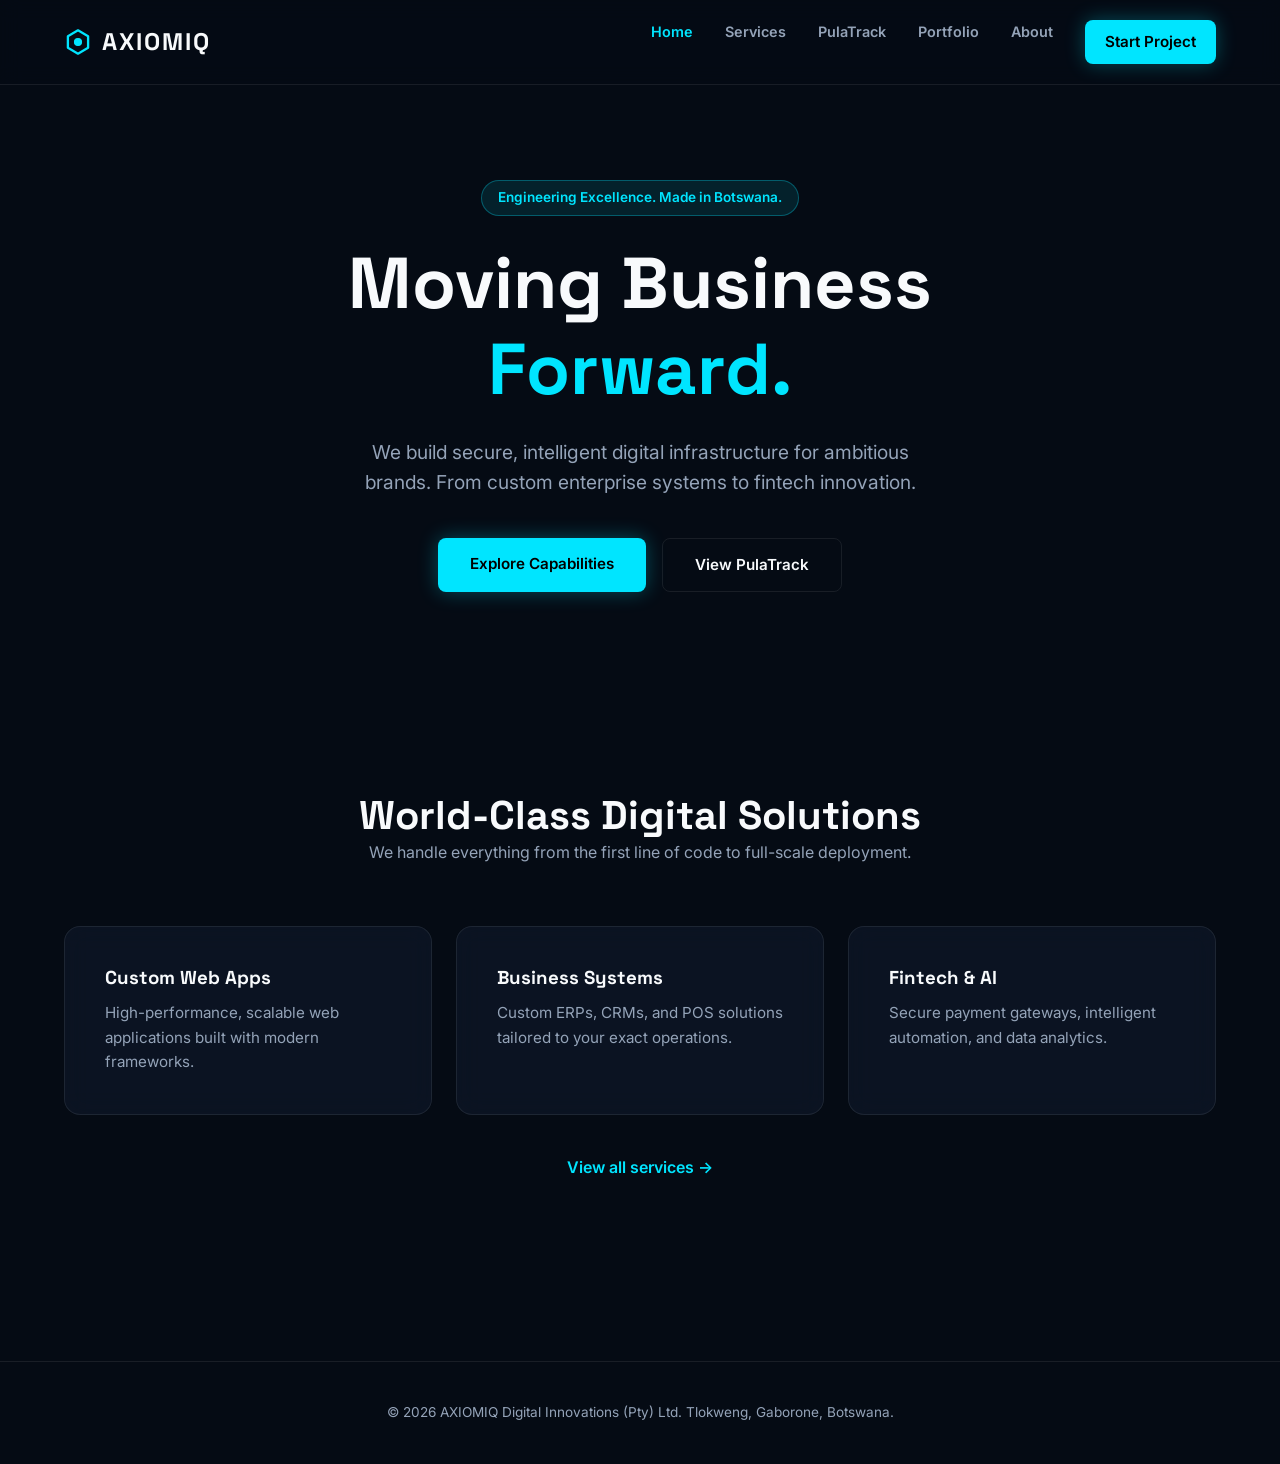
==== index.html @ 5632ff2f "Add initial HTML structure for AXIOMIQ website" ====
<!DOCTYPE html>
<html lang="en">
<head>
    <meta charset="UTF-8">
    <meta name="viewport" content="width=device-width, initial-scale=1.0">
    <title>AXIOMIQ | Premium Digital Infrastructure</title>
    <link rel="stylesheet" href="style.css">
</head>
<body>
    <!-- NAVIGATION -->
    <nav>
        <div class="container nav-content">
            <a href="index.html" class="logo">
                <svg fill="none" stroke="currentColor" viewBox="0 0 24 24"><path stroke-linecap="round" stroke-linejoin="round" stroke-width="2" d="M12 2l8.66 5v10L12 22l-8.66-5V7L12 2z"></path><circle cx="12" cy="12" r="3" fill="currentColor"></circle></svg>
                AXIOMIQ
            </a>
            <div class="nav-links">
                <a href="index.html" class="active">Home</a>
                <a href="services.html">Services</a>
                <a href="pulatrack.html">PulaTrack</a>
                <a href="portfolio.html">Portfolio</a>
                <a href="about.html">About</a>
                <a href="contact.html" class="btn btn-primary" style="padding: 10px 20px;">Start Project</a>
            </div>
            <button class="mobile-menu-btn">☰</button>
        </div>
    </nav>

    <!-- HERO -->
    <section class="section-padding" style="padding-top: 180px; text-align: center; position: relative;">
        <div class="container reveal">
            <div style="display: inline-block; padding: 6px 16px; border-radius: 50px; border: 1px solid rgba(0,229,255,0.3); background: rgba(0,229,255,0.1); color: var(--primary); font-size: 0.85rem; font-weight: 600; margin-bottom: 24px;">
                Engineering Excellence. Made in Botswana.
            </div>
            <h1 style="font-size: 4.5rem; margin-bottom: 24px;">Moving Business <br><span class="text-primary">Forward.</span></h1>
            <p class="text-muted" style="font-size: 1.2rem; max-width: 600px; margin: 0 auto 40px;">
                We build secure, intelligent digital infrastructure for ambitious brands. From custom enterprise systems to fintech innovation.
            </p>
            <div style="display: flex; gap: 16px; justify-content: center;">
                <a href="services.html" class="btn btn-primary">Explore Capabilities</a>
                <a href="pulatrack.html" class="btn btn-outline">View PulaTrack</a>
            </div>
        </div>
    </section>

    <!-- QUICK SERVICES -->
    <section class="section-padding">
        <div class="container">
            <div class="reveal text-center" style="margin-bottom: 60px;">
                <h2 style="font-size: 2.5rem;">World-Class Digital Solutions</h2>
                <p class="text-muted">We handle everything from the first line of code to full-scale deployment.</p>
            </div>
            <div class="grid-3">
                <div class="glass reveal" style="padding: 40px;">
                    <h3 style="margin-bottom: 12px;">Custom Web Apps</h3>
                    <p class="text-muted" style="font-size: 0.95rem;">High-performance, scalable web applications built with modern frameworks.</p>
                </div>
                <div class="glass reveal" style="padding: 40px;">
                    <h3 style="margin-bottom: 12px;">Business Systems</h3>
                    <p class="text-muted" style="font-size: 0.95rem;">Custom ERPs, CRMs, and POS solutions tailored to your exact operations.</p>
                </div>
                <div class="glass reveal" style="padding: 40px;">
                    <h3 style="margin-bottom: 12px;">Fintech & AI</h3>
                    <p class="text-muted" style="font-size: 0.95rem;">Secure payment gateways, intelligent automation, and data analytics.</p>
                </div>
            </div>
            <div class="text-center reveal" style="margin-top: 40px;">
                <a href="services.html" class="text-primary" style="font-weight: 600;">View all services →</a>
            </div>
        </div>
    </section>

    <!-- FOOTER -->
    <footer>
        <div class="container">
            <p>&copy; 2026 AXIOMIQ Digital Innovations (Pty) Ltd. Tlokweng, Gaborone, Botswana.</p>
        </div>
    </footer>
    <script src="script.js"></script>
</body>
</html>
---- style.css ----
@import url('https://fonts.googleapis.com/css2?family=Inter:wght@300;400;600&family=Space+Grotesk:wght@400;600;700&display=swap');

:root {
    --bg-dark: #050B14;
    --bg-surface: #0F1A2C;
    --primary: #00E5FF;
    --text-main: #F8FAFC;
    --text-muted: #94A3B8;
    --border-color: rgba(255, 255, 255, 0.08);
}

* {
    margin: 0;
    padding: 0;
    box-sizing: border-box;
}

body {
    background-color: var(--bg-dark);
    color: var(--text-main);
    font-family: 'Inter', sans-serif;
    line-height: 1.6;
    overflow-x: hidden;
    -webkit-font-smoothing: antialiased;
}

h1, h2, h3, h4, .font-display {
    font-family: 'Space Grotesk', sans-serif;
    font-weight: 700;
    line-height: 1.2;
}

a { text-decoration: none; color: inherit; transition: 0.3s ease; }
ul { list-style: none; }

/* Typography & Utilities */
.container { max-width: 1200px; margin: 0 auto; padding: 0 24px; }
.text-primary { color: var(--primary); }
.text-muted { color: var(--text-muted); }
.text-center { text-align: center; }
.section-padding { padding: 100px 0; }

/* Glassmorphism Components */
.glass {
    background: rgba(15, 26, 44, 0.6);
    backdrop-filter: blur(12px);
    border: 1px solid var(--border-color);
    border-radius: 16px;
    transition: 0.4s cubic-bezier(0.175, 0.885, 0.32, 1.275);
}

.glass:hover {
    border-color: rgba(0, 229, 255, 0.4);
    transform: translateY(-5px);
    box-shadow: 0 15px 30px -10px rgba(0, 229, 255, 0.15);
}

/* Buttons */
.btn {
    display: inline-block;
    padding: 14px 32px;
    border-radius: 8px;
    font-weight: 600;
    font-size: 0.95rem;
    cursor: pointer;
    transition: 0.3s ease;
}

.btn-primary {
    background: var(--primary);
    color: #000;
    box-shadow: 0 0 20px rgba(0, 229, 255, 0.3);
}
.btn-primary:hover {
    background: #fff;
    box-shadow: 0 0 30px rgba(255, 255, 255, 0.6);
}

.btn-outline {
    background: transparent;
    border: 1px solid var(--border-color);
    color: var(--text-main);
}
.btn-outline:hover {
    background: rgba(255,255,255,0.05);
    border-color: var(--primary);
}

/* Navigation */
nav {
    position: fixed;
    top: 0; width: 100%;
    padding: 20px 0;
    background: rgba(5, 11, 20, 0.85);
    backdrop-filter: blur(10px);
    border-bottom: 1px solid var(--border-color);
    z-index: 1000;
}
.nav-content { display: flex; justify-content: space-between; align-items: center; }
.logo { font-family: 'Space Grotesk', sans-serif; font-size: 1.5rem; font-weight: 700; letter-spacing: 2px; display: flex; align-items: center; gap: 10px; }
.logo svg { width: 28px; height: 28px; color: var(--primary); }
.nav-links { display: flex; gap: 32px; font-size: 0.9rem; font-weight: 600; color: var(--text-muted); }
.nav-links a:hover, .nav-links a.active { color: var(--primary); }
.mobile-menu-btn { display: none; background: none; border: none; color: white; font-size: 1.5rem; cursor: pointer; }

/* Grid Layouts */
.grid-2 { display: grid; grid-template-columns: 1fr 1fr; gap: 40px; align-items: center; }
.grid-3 { display: grid; grid-template-columns: repeat(3, 1fr); gap: 24px; }

/* Scroll Animations */
.reveal { opacity: 0; transform: translateY(30px); transition: all 0.8s cubic-bezier(0.5, 0, 0, 1); }
.reveal.active { opacity: 1; transform: translateY(0); }

/* Footer */
footer { border-top: 1px solid var(--border-color); padding: 40px 0; text-align: center; color: var(--text-muted); font-size: 0.85rem; margin-top: 80px; }

@media (max-width: 768px) {
    .grid-2, .grid-3 { grid-template-columns: 1fr; }
    .nav-links { display: none; }
    .mobile-menu-btn { display: block; }
    h1 { font-size: 2.5rem; }
}
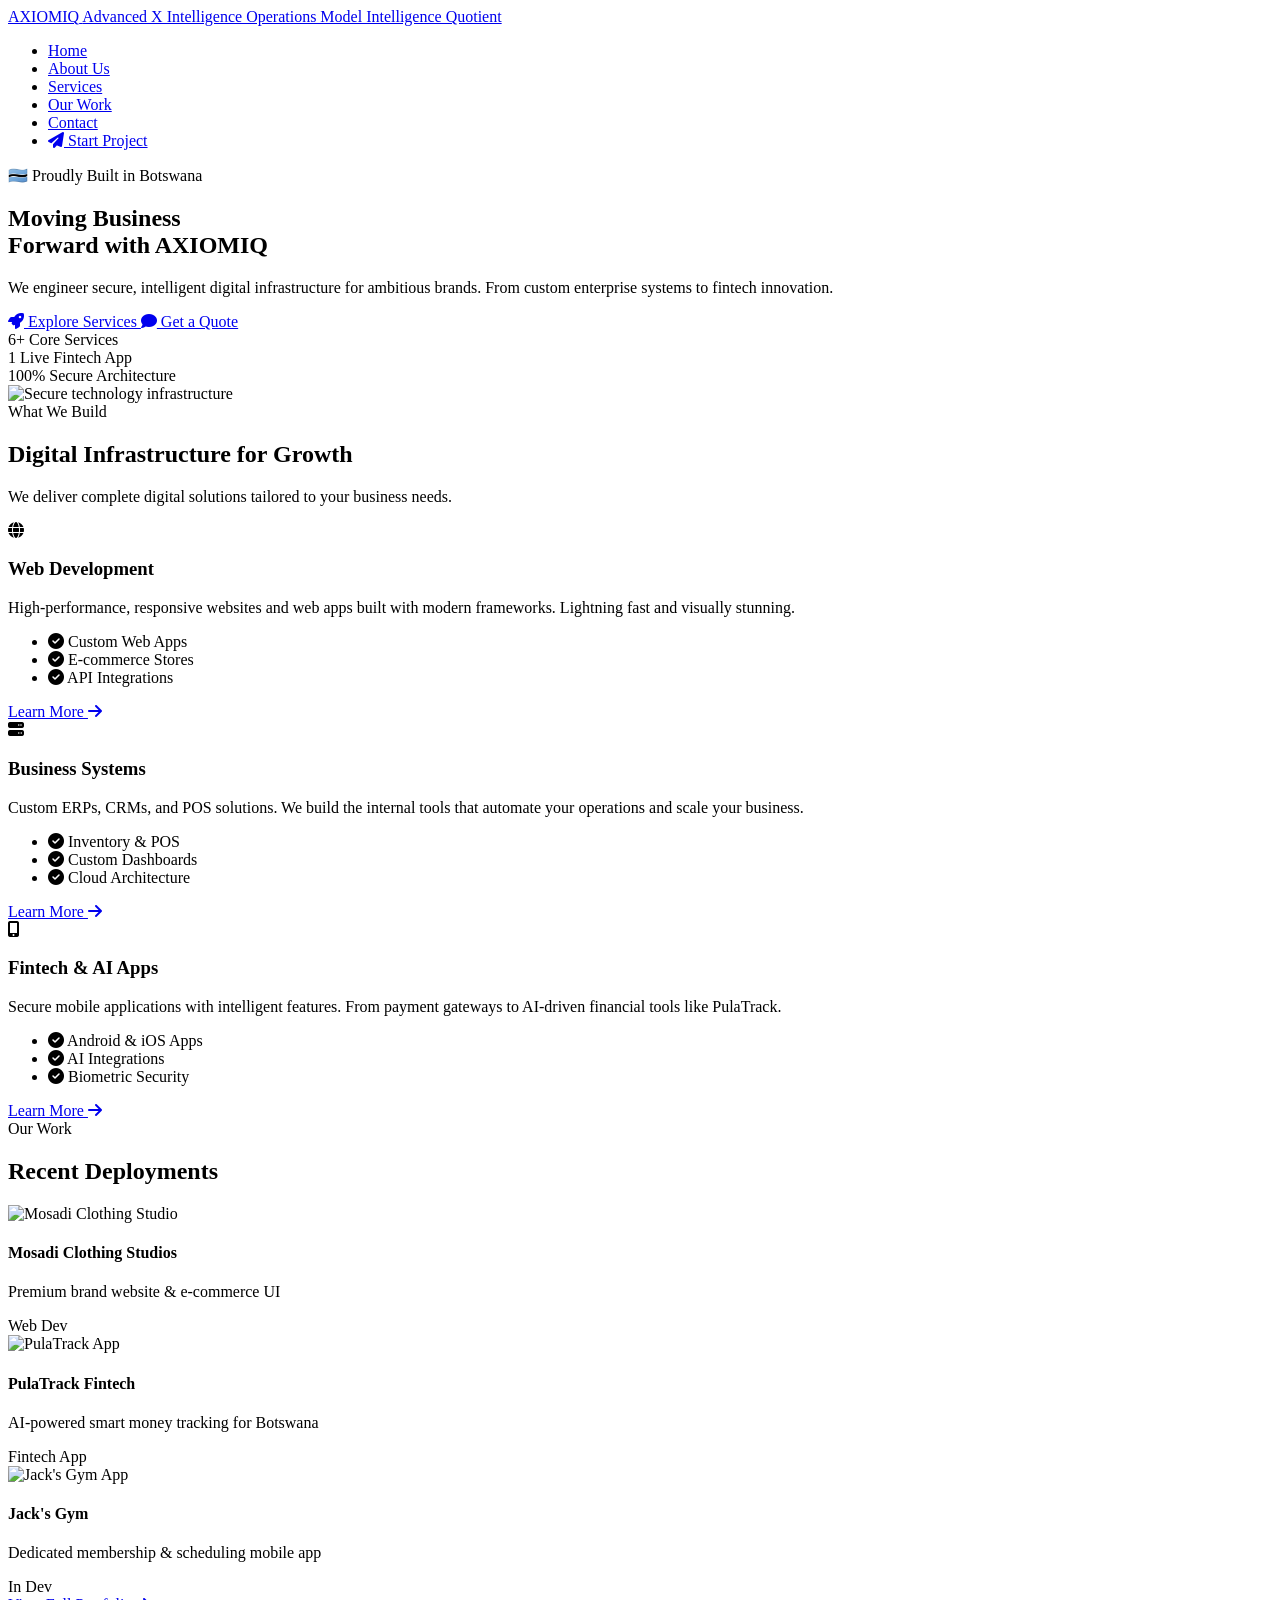
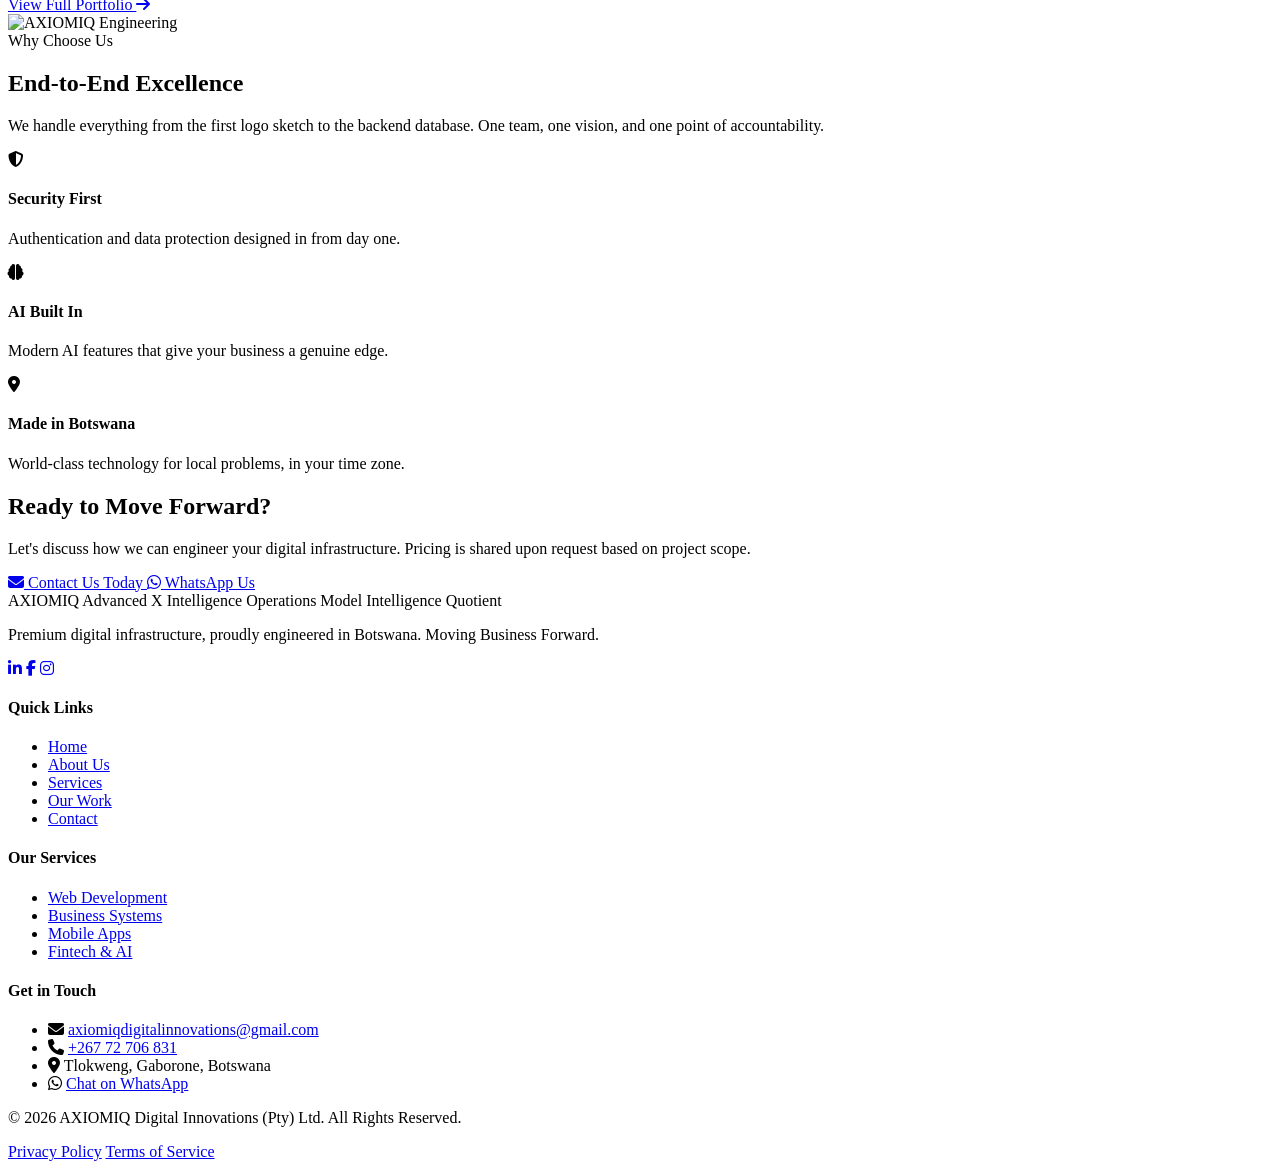
==== commit da6ceab6: "Revise HTML structure and update metadata Updated the title and meta tags for better SEO. Modified t" ====
--- a/index.html
+++ b/index.html
@@ -3,79 +3,337 @@
 <head>
     <meta charset="UTF-8">
     <meta name="viewport" content="width=device-width, initial-scale=1.0">
-    <title>AXIOMIQ | Premium Digital Infrastructure</title>
-    <link rel="stylesheet" href="style.css">
+    <title>AXIOMIQ | Advanced Digital Infrastructure</title>
+    
+    <meta name="description" content="AXIOMIQ provides premium websites, fintech solutions, and business systems to businesses in Botswana and beyond.">
+    <meta name="author" content="AXIOMIQ Digital Innovations">
+    
+    <link href="https://fonts.googleapis.com/css2?family=Inter:wght@300;400;500;600;700;800;900&display=swap" rel="stylesheet">
+    <link rel="stylesheet" href="https://cdnjs.cloudflare.com/ajax/libs/font-awesome/6.4.0/css/all.min.css">
+    <link rel="stylesheet" href="css/style.css">
 </head>
 <body>
-    <!-- NAVIGATION -->
-    <nav>
-        <div class="container nav-content">
-            <a href="index.html" class="logo">
-                <svg fill="none" stroke="currentColor" viewBox="0 0 24 24"><path stroke-linecap="round" stroke-linejoin="round" stroke-width="2" d="M12 2l8.66 5v10L12 22l-8.66-5V7L12 2z"></path><circle cx="12" cy="12" r="3" fill="currentColor"></circle></svg>
-                AXIOMIQ
-            </a>
-            <div class="nav-links">
-                <a href="index.html" class="active">Home</a>
-                <a href="services.html">Services</a>
-                <a href="pulatrack.html">PulaTrack</a>
-                <a href="portfolio.html">Portfolio</a>
-                <a href="about.html">About</a>
-                <a href="contact.html" class="btn btn-primary" style="padding: 10px 20px;">Start Project</a>
-            </div>
-            <button class="mobile-menu-btn">☰</button>
-        </div>
-    </nav>
-
-    <!-- HERO -->
-    <section class="section-padding" style="padding-top: 180px; text-align: center; position: relative;">
-        <div class="container reveal">
-            <div style="display: inline-block; padding: 6px 16px; border-radius: 50px; border: 1px solid rgba(0,229,255,0.3); background: rgba(0,229,255,0.1); color: var(--primary); font-size: 0.85rem; font-weight: 600; margin-bottom: 24px;">
-                Engineering Excellence. Made in Botswana.
-            </div>
-            <h1 style="font-size: 4.5rem; margin-bottom: 24px;">Moving Business <br><span class="text-primary">Forward.</span></h1>
-            <p class="text-muted" style="font-size: 1.2rem; max-width: 600px; margin: 0 auto 40px;">
-                We build secure, intelligent digital infrastructure for ambitious brands. From custom enterprise systems to fintech innovation.
-            </p>
-            <div style="display: flex; gap: 16px; justify-content: center;">
-                <a href="services.html" class="btn btn-primary">Explore Capabilities</a>
-                <a href="pulatrack.html" class="btn btn-outline">View PulaTrack</a>
-            </div>
-        </div>
-    </section>
-
-    <!-- QUICK SERVICES -->
-    <section class="section-padding">
+
+    <!-- HEADER -->
+    <header class="header">
+        <nav class="navbar" role="navigation" aria-label="Main Navigation">
+            <div class="nav-container">
+                <div class="logo">
+                    <a href="index.html" aria-label="AXIOMIQ Home">
+                        <span class="logo-text">AXIOMIQ</span>
+                        <span class="logo-tagline">Advanced X Intelligence Operations Model Intelligence Quotient</span>
+                    </a>
+                </div>
+
+                <ul class="nav-menu" id="navMenu">
+                    <li class="nav-item"><a href="index.html" class="nav-link active">Home</a></li>
+                    <li class="nav-item"><a href="about.html" class="nav-link">About Us</a></li>
+                    <li class="nav-item"><a href="services.html" class="nav-link">Services</a></li>
+                    <li class="nav-item"><a href="portfolio.html" class="nav-link">Our Work</a></li>
+                    <li class="nav-item"><a href="contact.html" class="nav-link">Contact</a></li>
+                    <li class="nav-item">
+                        <a href="contact.html" class="btn btn-primary nav-cta">
+                            <i class="fas fa-paper-plane"></i> Start Project
+                        </a>
+                    </li>
+                </ul>
+
+                <div class="hamburger" id="hamburger" aria-label="Toggle Menu" role="button" tabindex="0">
+                    <span class="bar"></span>
+                    <span class="bar"></span>
+                    <span class="bar"></span>
+                </div>
+            </div>
+        </nav>
+    </header>
+
+    <main>
+        <!-- HERO SECTION -->
+        <section class="hero" id="home">
+            <div class="hero-overlay"></div>
+            <div class="hero-content">
+                <div class="container">
+                    <div class="hero-grid">
+                        <div class="hero-text">
+                            <span class="hero-badge">🇧🇼 Proudly Built in Botswana</span>
+                            <h1 class="hero-title">
+                                Moving Business <br>Forward with <span class="highlight">AXIOMIQ</span>
+                            </h1>
+                            <p class="hero-subtitle">
+                                We engineer secure, intelligent digital infrastructure for ambitious brands. From custom enterprise systems to fintech innovation.
+                            </p>
+                            <div class="hero-buttons">
+                                <a href="services.html" class="btn btn-primary btn-large">
+                                    <i class="fas fa-rocket"></i> Explore Services
+                                </a>
+                                <a href="contact.html" class="btn btn-secondary btn-large">
+                                    <i class="fas fa-comment"></i> Get a Quote
+                                </a>
+                            </div>
+                            <div class="hero-stats">
+                                <div class="stat-item">
+                                    <span class="stat-number">6+</span>
+                                    <span class="stat-label">Core Services</span>
+                                </div>
+                                <div class="stat-item">
+                                    <span class="stat-number">1</span>
+                                    <span class="stat-label">Live Fintech App</span>
+                                </div>
+                                <div class="stat-item">
+                                    <span class="stat-number">100%</span>
+                                    <span class="stat-label">Secure Architecture</span>
+                                </div>
+                            </div>
+                        </div>
+                        <div class="hero-image">
+                            <img src="https://images.unsplash.com/photo-1550751827-4bd374c3f58b?ixlib=rb-4.0.3&auto=format&fit=crop&w=1170&q=80" 
+                                 alt="Secure technology infrastructure" loading="lazy">
+                        </div>
+                    </div>
+                </div>
+            </div>
+        </section>
+
+        <!-- SERVICES OVERVIEW -->
+        <section class="services-overview" id="services-overview">
+            <div class="container">
+                <div class="section-header">
+                    <span class="section-tag">What We Build</span>
+                    <h2 class="section-title">Digital Infrastructure for <span class="highlight">Growth</span></h2>
+                    <p class="section-subtitle">
+                        We deliver complete digital solutions tailored to your business needs.
+                    </p>
+                </div>
+
+                <div class="services-grid">
+                    <!-- Service 1 -->
+                    <div class="service-card">
+                        <div class="service-icon">
+                            <i class="fas fa-globe"></i>
+                        </div>
+                        <h3 class="service-title">Web Development</h3>
+                        <p class="service-description">
+                            High-performance, responsive websites and web apps built with modern frameworks. Lightning fast and visually stunning.
+                        </p>
+                        <ul class="service-features">
+                            <li><i class="fas fa-check-circle"></i> Custom Web Apps</li>
+                            <li><i class="fas fa-check-circle"></i> E-commerce Stores</li>
+                            <li><i class="fas fa-check-circle"></i> API Integrations</li>
+                        </ul>
+                        <a href="services.html" class="service-link">
+                            Learn More <i class="fas fa-arrow-right"></i>
+                        </a>
+                    </div>
+
+                    <!-- Service 2 -->
+                    <div class="service-card">
+                        <div class="service-icon">
+                            <i class="fas fa-server"></i>
+                        </div>
+                        <h3 class="service-title">Business Systems</h3>
+                        <p class="service-description">
+                            Custom ERPs, CRMs, and POS solutions. We build the internal tools that automate your operations and scale your business.
+                        </p>
+                        <ul class="service-features">
+                            <li><i class="fas fa-check-circle"></i> Inventory & POS</li>
+                            <li><i class="fas fa-check-circle"></i> Custom Dashboards</li>
+                            <li><i class="fas fa-check-circle"></i> Cloud Architecture</li>
+                        </ul>
+                        <a href="services.html" class="service-link">
+                            Learn More <i class="fas fa-arrow-right"></i>
+                        </a>
+                    </div>
+
+                    <!-- Service 3 -->
+                    <div class="service-card">
+                        <div class="service-icon">
+                            <i class="fas fa-mobile-alt"></i>
+                        </div>
+                        <h3 class="service-title">Fintech & AI Apps</h3>
+                        <p class="service-description">
+                            Secure mobile applications with intelligent features. From payment gateways to AI-driven financial tools like PulaTrack.
+                        </p>
+                        <ul class="service-features">
+                            <li><i class="fas fa-check-circle"></i> Android & iOS Apps</li>
+                            <li><i class="fas fa-check-circle"></i> AI Integrations</li>
+                            <li><i class="fas fa-check-circle"></i> Biometric Security</li>
+                        </ul>
+                        <a href="services.html" class="service-link">
+                            Learn More <i class="fas fa-arrow-right"></i>
+                        </a>
+                    </div>
+                </div>
+            </div>
+        </section>
+
+        <!-- PORTFOLIO TEASER -->
+        <section class="portfolio-teaser" id="portfolio-teaser">
+            <div class="container">
+                <div class="section-header">
+                    <span class="section-tag">Our Work</span>
+                    <h2 class="section-title">Recent <span class="highlight">Deployments</span></h2>
+                </div>
+
+                <div class="portfolio-grid">
+                    <div class="portfolio-item">
+                        <img src="https://images.unsplash.com/photo-1555396273-367ea4eb4db5?ixlib=rb-4.0.3&auto=format&fit=crop&w=400&h=300&q=80" alt="Mosadi Clothing Studio" loading="lazy">
+                        <div class="portfolio-overlay">
+                            <h4>Mosadi Clothing Studios</h4>
+                            <p>Premium brand website & e-commerce UI</p>
+                            <span class="portfolio-tag">Web Dev</span>
+                        </div>
+                    </div>
+
+                    <div class="portfolio-item">
+                        <img src="https://images.unsplash.com/photo-1563986768609-322da13575f3?ixlib=rb-4.0.3&auto=format&fit=crop&w=400&h=300&q=80" alt="PulaTrack App" loading="lazy">
+                        <div class="portfolio-overlay">
+                            <h4>PulaTrack Fintech</h4>
+                            <p>AI-powered smart money tracking for Botswana</p>
+                            <span class="portfolio-tag">Fintech App</span>
+                        </div>
+                    </div>
+
+                    <div class="portfolio-item">
+                        <img src="https://images.unsplash.com/photo-1534438327276-14e5300c3a48?ixlib=rb-4.0.3&auto=format&fit=crop&w=400&h=300&q=80" alt="Jack's Gym App" loading="lazy">
+                        <div class="portfolio-overlay">
+                            <h4>Jack's Gym</h4>
+                            <p>Dedicated membership & scheduling mobile app</p>
+                            <span class="portfolio-tag">In Dev</span>
+                        </div>
+                    </div>
+                </div>
+
+                <div class="text-center mt-4">
+                    <a href="portfolio.html" class="btn btn-secondary">
+                        View Full Portfolio <i class="fas fa-arrow-right"></i>
+                    </a>
+                </div>
+            </div>
+        </section>
+
+        <!-- THE PARTNERSHIP (Why Choose AXIOMIQ) -->
+        <section class="partnership" id="partnership">
+            <div class="container">
+                <div class="partnership-grid">
+                    <div class="partnership-image">
+                        <img src="https://images.unsplash.com/photo-1573164713988-8665fc963095?ixlib=rb-4.0.3&auto=format&fit=crop&w=1170&q=80" alt="AXIOMIQ Engineering" loading="lazy">
+                    </div>
+                    <div class="partnership-content">
+                        <span class="section-tag">Why Choose Us</span>
+                        <h2 class="section-title">End-to-End <span class="highlight">Excellence</span></h2>
+                        <p class="partnership-description">
+                            We handle everything from the first logo sketch to the backend database. One team, one vision, and one point of accountability.
+                        </p>
+                        <div class="partnership-features">
+                            <div class="pf-item">
+                                <i class="fas fa-shield-alt"></i>
+                                <div>
+                                    <h4>Security First</h4>
+                                    <p>Authentication and data protection designed in from day one.</p>
+                                </div>
+                            </div>
+                            <div class="pf-item">
+                                <i class="fas fa-brain"></i>
+                                <div>
+                                    <h4>AI Built In</h4>
+                                    <p>Modern AI features that give your business a genuine edge.</p>
+                                </div>
+                            </div>
+                            <div class="pf-item">
+                                <i class="fas fa-map-marker-alt"></i>
+                                <div>
+                                    <h4>Made in Botswana</h4>
+                                    <p>World-class technology for local problems, in your time zone.</p>
+                                </div>
+                            </div>
+                        </div>
+                    </div>
+                </div>
+            </div>
+        </section>
+
+        <!-- CTA SECTION -->
+        <section class="cta-section" id="cta">
+            <div class="container">
+                <div class="cta-content">
+                    <h2 class="cta-title">Ready to Move <span class="highlight">Forward?</span></h2>
+                    <p class="cta-description">
+                        Let's discuss how we can engineer your digital infrastructure. Pricing is shared upon request based on project scope.
+                    </p>
+                    <div class="cta-buttons">
+                        <a href="contact.html" class="btn btn-primary btn-large">
+                            <i class="fas fa-envelope"></i> Contact Us Today
+                        </a>
+                        <a href="https://wa.me/26772706831" target="_blank" class="btn btn-secondary btn-large">
+                            <i class="fab fa-whatsapp"></i> WhatsApp Us
+                        </a>
+                    </div>
+                </div>
+            </div>
+        </section>
+    </main>
+
+    <!-- FOOTER -->
+    <footer class="footer">
         <div class="container">
-            <div class="reveal text-center" style="margin-bottom: 60px;">
-                <h2 style="font-size: 2.5rem;">World-Class Digital Solutions</h2>
-                <p class="text-muted">We handle everything from the first line of code to full-scale deployment.</p>
-            </div>
-            <div class="grid-3">
-                <div class="glass reveal" style="padding: 40px;">
-                    <h3 style="margin-bottom: 12px;">Custom Web Apps</h3>
-                    <p class="text-muted" style="font-size: 0.95rem;">High-performance, scalable web applications built with modern frameworks.</p>
-                </div>
-                <div class="glass reveal" style="padding: 40px;">
-                    <h3 style="margin-bottom: 12px;">Business Systems</h3>
-                    <p class="text-muted" style="font-size: 0.95rem;">Custom ERPs, CRMs, and POS solutions tailored to your exact operations.</p>
-                </div>
-                <div class="glass reveal" style="padding: 40px;">
-                    <h3 style="margin-bottom: 12px;">Fintech & AI</h3>
-                    <p class="text-muted" style="font-size: 0.95rem;">Secure payment gateways, intelligent automation, and data analytics.</p>
-                </div>
-            </div>
-            <div class="text-center reveal" style="margin-top: 40px;">
-                <a href="services.html" class="text-primary" style="font-weight: 600;">View all services →</a>
-            </div>
-        </div>
-    </section>
-
-    <!-- FOOTER -->
-    <footer>
-        <div class="container">
-            <p>&copy; 2026 AXIOMIQ Digital Innovations (Pty) Ltd. Tlokweng, Gaborone, Botswana.</p>
+            <div class="footer-grid">
+                <div class="footer-brand">
+                    <div class="footer-logo">
+                        <span class="logo-text">AXIOMIQ</span>
+                        <span class="logo-tagline">Advanced X Intelligence Operations Model Intelligence Quotient</span>
+                    </div>
+                    <p class="footer-description">
+                        Premium digital infrastructure, proudly engineered in Botswana. Moving Business Forward.
+                    </p>
+                    <div class="footer-social">
+                        <a href="#" aria-label="LinkedIn" target="_blank"><i class="fab fa-linkedin-in"></i></a>
+                        <a href="#" aria-label="Facebook" target="_blank"><i class="fab fa-facebook-f"></i></a>
+                        <a href="#" aria-label="Instagram" target="_blank"><i class="fab fa-instagram"></i></a>
+                    </div>
+                </div>
+
+                <div class="footer-links">
+                    <h4>Quick Links</h4>
+                    <ul>
+                        <li><a href="index.html">Home</a></li>
+                        <li><a href="about.html">About Us</a></li>
+                        <li><a href="services.html">Services</a></li>
+                        <li><a href="portfolio.html">Our Work</a></li>
+                        <li><a href="contact.html">Contact</a></li>
+                    </ul>
+                </div>
+
+                <div class="footer-links">
+                    <h4>Our Services</h4>
+                    <ul>
+                        <li><a href="services.html">Web Development</a></li>
+                        <li><a href="services.html">Business Systems</a></li>
+                        <li><a href="services.html">Mobile Apps</a></li>
+                        <li><a href="services.html">Fintech & AI</a></li>
+                    </ul>
+                </div>
+
+                <div class="footer-contact">
+                    <h4>Get in Touch</h4>
+                    <ul>
+                        <li><i class="fas fa-envelope"></i> <a href="mailto:axiomiqdigitalinnovations@gmail.com">axiomiqdigitalinnovations@gmail.com</a></li>
+                        <li><i class="fas fa-phone"></i> <a href="tel:+26772706831">+267 72 706 831</a></li>
+                        <li><i class="fas fa-map-marker-alt"></i> <span>Tlokweng, Gaborone, Botswana</span></li>
+                        <li><i class="fab fa-whatsapp"></i> <a href="https://wa.me/26772706831">Chat on WhatsApp</a></li>
+                    </ul>
+                </div>
+            </div>
+
+            <div class="footer-bottom">
+                <p>&copy; 2026 AXIOMIQ Digital Innovations (Pty) Ltd. All Rights Reserved.</p>
+                <div class="footer-bottom-links">
+                    <a href="#">Privacy Policy</a>
+                    <a href="#">Terms of Service</a>
+                </div>
+            </div>
         </div>
     </footer>
-    <script src="script.js"></script>
+
+    <script src="js/script.js"></script>
 </body>
 </html>
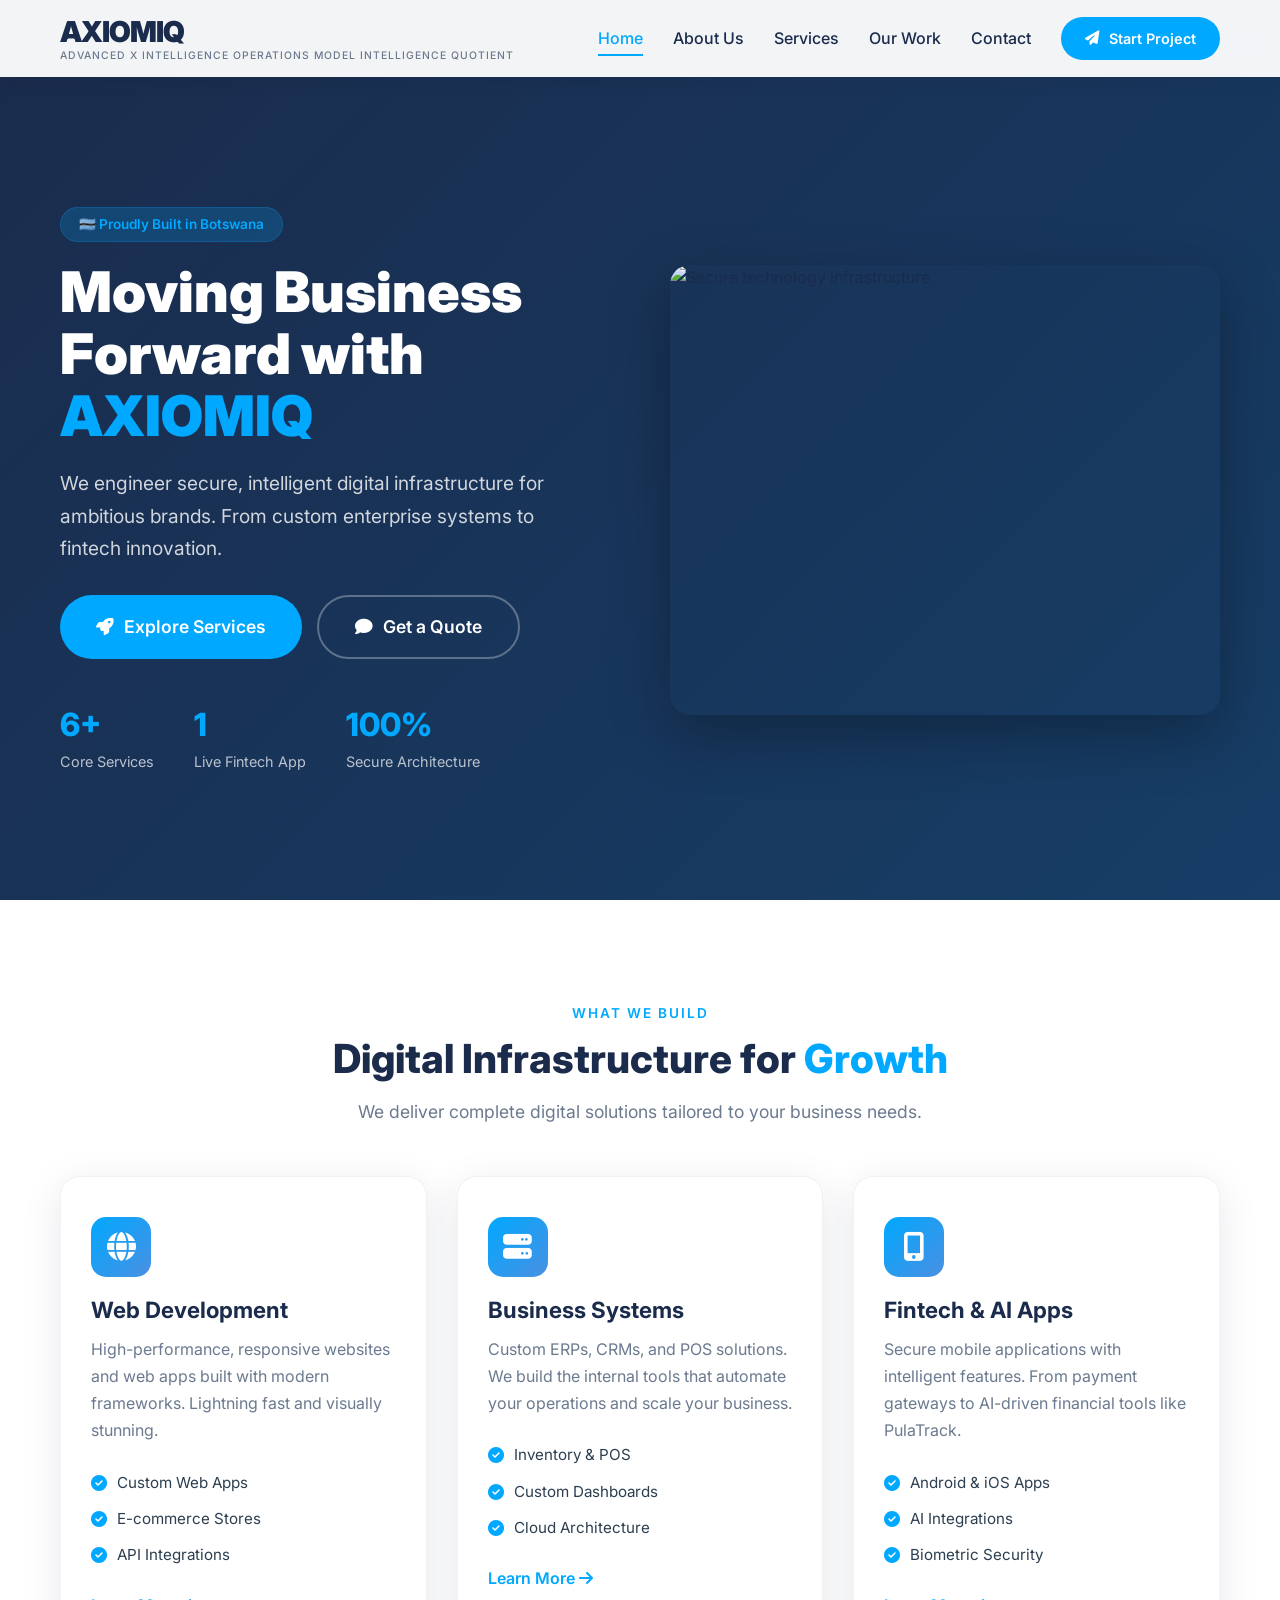
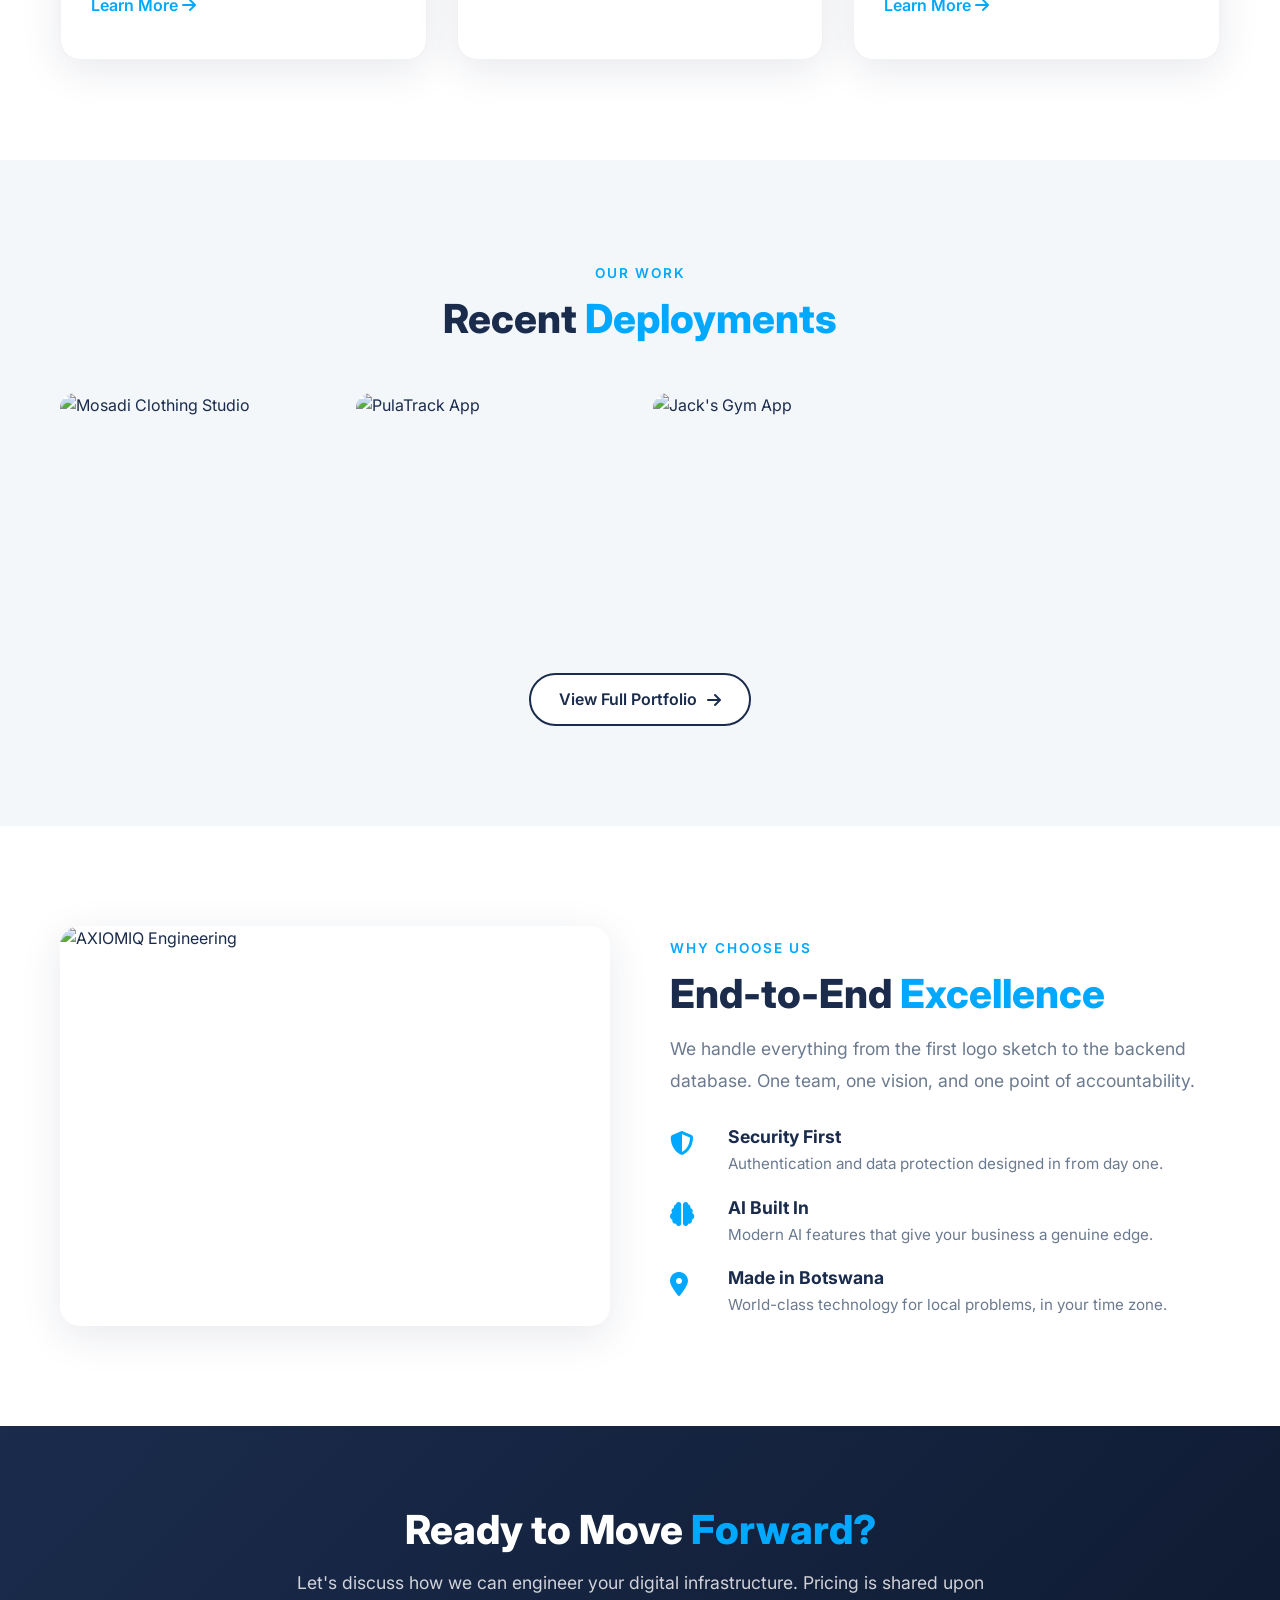
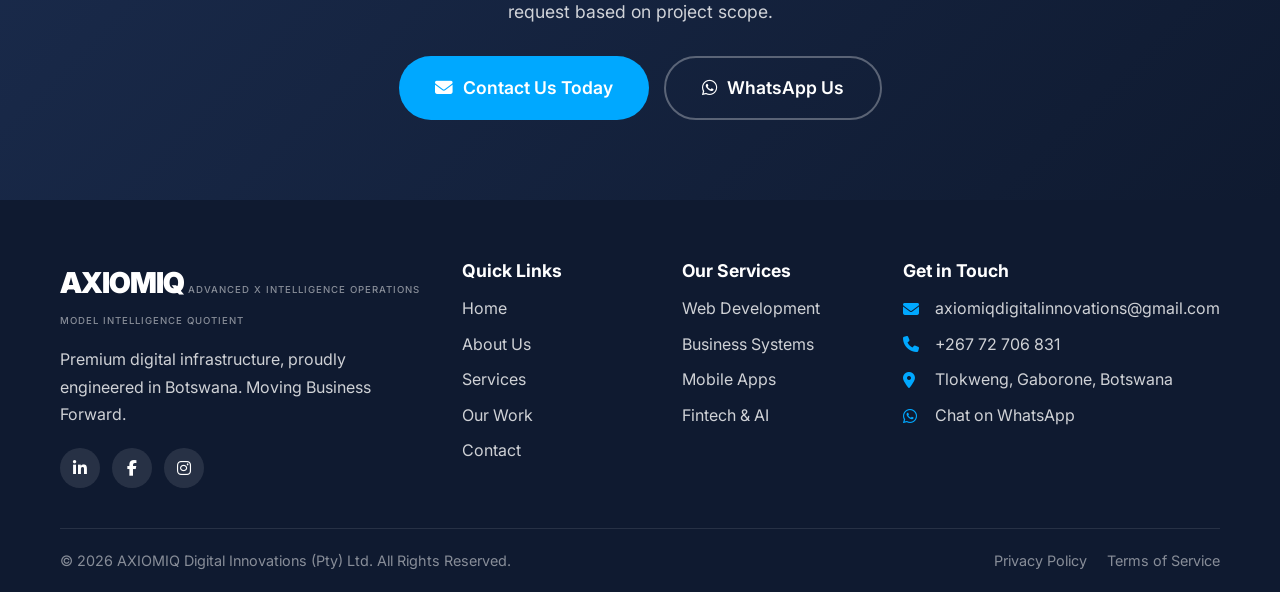
==== commit acc0ae93: "Update stylesheet link to use relative path" ====
--- a/index.html
+++ b/index.html
@@ -10,7 +10,7 @@
     
     <link href="https://fonts.googleapis.com/css2?family=Inter:wght@300;400;500;600;700;800;900&display=swap" rel="stylesheet">
     <link rel="stylesheet" href="https://cdnjs.cloudflare.com/ajax/libs/font-awesome/6.4.0/css/all.min.css">
-    <link rel="stylesheet" href="css/style.css">
+    <link rel="stylesheet" href="style.css">
 </head>
 <body>
 
--- a/style.css
+++ b/style.css
@@ -0,0 +1,587 @@
+/* =============================================
+   AXIOMIQ - Complete Stylesheet
+   Based on W3Schools Guidelines
+   ============================================= */
+
+/* ----- RESET & BASE ----- */
+*,
+*::before,
+*::after {
+    margin: 0;
+    padding: 0;
+    box-sizing: border-box;
+}
+
+html {
+    scroll-behavior: smooth;
+}
+
+body {
+    font-family: 'Inter', -apple-system, BlinkMacSystemFont, 'Segoe UI', Roboto, sans-serif;
+    font-size: 16px;
+    line-height: 1.6;
+    color: #1A2B4C;
+    background-color: #FFFFFF;
+    overflow-x: hidden;
+}
+
+a {
+    text-decoration: none;
+    color: inherit;
+}
+
+ul {
+    list-style: none;
+}
+
+img {
+    max-width: 100%;
+    height: auto;
+    display: block;
+}
+
+.container {
+    max-width: 1200px;
+    margin: 0 auto;
+    padding: 0 20px;
+}
+
+/* ----- COLOR VARIABLES ----- */
+:root {
+    --primary: #1A2B4C;
+    --primary-dark: #0F1A30;
+    --secondary: #00A8FF;
+    --secondary-dark: #0088CC;
+    --accent: #4A90E2;
+    --white: #FFFFFF;
+    --light-gray: #F4F7F9;
+    --gray: #6B7A8F;
+    --dark-gray: #2C3E50;
+    --success: #28A745;
+    --shadow: 0 10px 40px rgba(26, 43, 76, 0.10);
+    --shadow-hover: 0 20px 60px rgba(26, 43, 76, 0.15);
+    --transition: all 0.3s ease;
+}
+
+/* ----- TYPOGRAPHY ----- */
+h1, h2, h3, h4, h5, h6 {
+    font-weight: 700;
+    line-height: 1.2;
+    color: var(--primary);
+}
+
+.highlight {
+    color: var(--secondary);
+}
+
+.section-tag {
+    display: inline-block;
+    font-size: 0.85rem;
+    font-weight: 600;
+    text-transform: uppercase;
+    letter-spacing: 2px;
+    color: var(--secondary);
+    margin-bottom: 10px;
+}
+
+.section-title {
+    font-size: 2.5rem;
+    font-weight: 800;
+    margin-bottom: 15px;
+}
+
+.section-subtitle {
+    font-size: 1.1rem;
+    color: var(--gray);
+    max-width: 600px;
+    margin: 0 auto;
+}
+
+.section-header {
+    text-align: center;
+    margin-bottom: 50px;
+}
+
+.text-center { text-align: center; }
+.mt-4 { margin-top: 30px; }
+
+/* ----- BUTTONS ----- */
+.btn {
+    display: inline-flex;
+    align-items: center;
+    gap: 10px;
+    padding: 12px 28px;
+    font-family: 'Inter', sans-serif;
+    font-size: 1rem;
+    font-weight: 600;
+    border: none;
+    border-radius: 50px;
+    cursor: pointer;
+    transition: var(--transition);
+    text-align: center;
+}
+
+.btn-primary {
+    background-color: var(--secondary);
+    color: var(--white);
+}
+
+.btn-primary:hover {
+    background-color: var(--secondary-dark);
+    transform: translateY(-2px);
+    box-shadow: 0 10px 30px rgba(0, 168, 255, 0.3);
+}
+
+.btn-secondary {
+    background-color: var(--white);
+    color: var(--primary);
+    border: 2px solid var(--primary);
+}
+
+.btn-secondary:hover {
+    background-color: var(--primary);
+    color: var(--white);
+    transform: translateY(-2px);
+    box-shadow: 0 10px 30px rgba(26, 43, 76, 0.15);
+}
+
+.btn-large {
+    padding: 16px 36px;
+    font-size: 1.1rem;
+}
+
+/* =============================================
+   HEADER / NAVIGATION
+   ============================================= */
+.header {
+    position: fixed;
+    top: 0;
+    left: 0;
+    width: 100%;
+    background-color: rgba(255, 255, 255, 0.95);
+    backdrop-filter: blur(10px);
+    z-index: 1000;
+    box-shadow: 0 2px 20px rgba(0, 0, 0, 0.08);
+    transition: var(--transition);
+}
+
+.header.scrolled {
+    box-shadow: 0 4px 30px rgba(0, 0, 0, 0.12);
+}
+
+.navbar { padding: 15px 0; }
+
+.nav-container {
+    display: flex;
+    justify-content: space-between;
+    align-items: center;
+    max-width: 1200px;
+    margin: 0 auto;
+    padding: 0 20px;
+}
+
+.logo a {
+    display: flex;
+    flex-direction: column;
+    line-height: 1.2;
+}
+
+.logo-text {
+    font-size: 1.8rem;
+    font-weight: 900;
+    color: var(--primary);
+    letter-spacing: -1px;
+}
+
+.logo-text:hover { color: var(--secondary); transition: var(--transition); }
+
+.logo-tagline {
+    font-size: 0.65rem;
+    font-weight: 500;
+    color: var(--gray);
+    letter-spacing: 1px;
+    text-transform: uppercase;
+}
+
+.nav-menu {
+    display: flex;
+    align-items: center;
+    gap: 30px;
+}
+
+.nav-link {
+    font-weight: 500;
+    color: var(--primary);
+    padding: 8px 0;
+    position: relative;
+    transition: var(--transition);
+}
+
+.nav-link::after {
+    content: '';
+    position: absolute;
+    bottom: 0;
+    left: 0;
+    width: 0;
+    height: 2px;
+    background-color: var(--secondary);
+    transition: var(--transition);
+}
+
+.nav-link:hover::after, .nav-link.active::after { width: 100%; }
+.nav-link:hover, .nav-link.active { color: var(--secondary); }
+
+.nav-cta { padding: 10px 24px; font-size: 0.9rem; }
+
+/* Hamburger Menu */
+.hamburger {
+    display: none;
+    flex-direction: column;
+    cursor: pointer;
+    gap: 5px;
+    padding: 5px;
+}
+
+.bar {
+    display: block;
+    width: 28px;
+    height: 3px;
+    background-color: var(--primary);
+    border-radius: 3px;
+    transition: var(--transition);
+}
+
+.hamburger.active .bar:nth-child(1) { transform: translateY(8px) rotate(45deg); }
+.hamburger.active .bar:nth-child(2) { opacity: 0; }
+.hamburger.active .bar:nth-child(3) { transform: translateY(-8px) rotate(-45deg); }
+
+/* =============================================
+   HERO SECTION
+   ============================================= */
+.hero {
+    position: relative;
+    min-height: 100vh;
+    display: flex;
+    align-items: center;
+    background-color: var(--primary);
+    padding-top: 80px;
+    overflow: hidden;
+}
+
+.hero-overlay {
+    position: absolute;
+    top: 0; left: 0; width: 100%; height: 100%;
+    background: linear-gradient(135deg, rgba(26, 43, 76, 0.95) 0%, rgba(0, 168, 255, 0.15) 100%);
+    z-index: 1;
+}
+
+.hero-content {
+    position: relative; z-index: 2; width: 100%; padding: 60px 0;
+}
+
+.hero-grid {
+    display: grid;
+    grid-template-columns: 1fr 1fr;
+    gap: 60px;
+    align-items: center;
+}
+
+.hero-text { color: var(--white); }
+
+.hero-badge {
+    display: inline-block;
+    background-color: rgba(0, 168, 255, 0.2);
+    color: var(--secondary);
+    padding: 6px 18px;
+    border-radius: 50px;
+    font-size: 0.85rem;
+    font-weight: 600;
+    margin-bottom: 20px;
+    border: 1px solid rgba(0, 168, 255, 0.2);
+}
+
+.hero-title {
+    font-size: 3.5rem;
+    font-weight: 900;
+    color: var(--white);
+    margin-bottom: 20px;
+    line-height: 1.1;
+}
+
+.hero-title .highlight { color: var(--secondary); }
+
+.hero-subtitle {
+    font-size: 1.2rem;
+    color: rgba(255, 255, 255, 0.8);
+    max-width: 500px;
+    margin-bottom: 30px;
+    line-height: 1.7;
+}
+
+.hero-buttons { display: flex; gap: 15px; flex-wrap: wrap; margin-bottom: 40px; }
+.hero-buttons .btn-primary:hover { background-color: var(--white); color: var(--primary); }
+.hero-buttons .btn-secondary { border-color: rgba(255, 255, 255, 0.3); color: var(--white); background: transparent; }
+.hero-buttons .btn-secondary:hover { background-color: var(--white); color: var(--primary); border-color: var(--white); }
+
+.hero-stats { display: flex; gap: 40px; }
+.stat-item { display: flex; flex-direction: column; }
+.stat-number { font-size: 2rem; font-weight: 800; color: var(--secondary); }
+.stat-label { font-size: 0.9rem; color: rgba(255, 255, 255, 0.7); }
+
+.hero-image img {
+    width: 100%; border-radius: 20px; box-shadow: 0 20px 60px rgba(0, 0, 0, 0.3); object-fit: cover; height: 450px;
+}
+
+/* =============================================
+   SERVICES OVERVIEW
+   ============================================= */
+.services-overview { padding: 100px 0; background-color: var(--white); }
+
+.services-grid { display: grid; grid-template-columns: repeat(3, 1fr); gap: 30px; }
+
+.service-card {
+    background-color: var(--white);
+    padding: 40px 30px;
+    border-radius: 20px;
+    box-shadow: var(--shadow);
+    transition: var(--transition);
+    border: 1px solid rgba(0, 0, 0, 0.05);
+}
+
+.service-card:hover { transform: translateY(-10px); box-shadow: var(--shadow-hover); }
+
+.service-icon {
+    width: 60px; height: 60px;
+    background: linear-gradient(135deg, var(--secondary), var(--accent));
+    border-radius: 15px;
+    display: flex; align-items: center; justify-content: center; margin-bottom: 20px;
+}
+
+.service-icon i { font-size: 1.8rem; color: var(--white); }
+
+.service-title { font-size: 1.4rem; font-weight: 700; margin-bottom: 12px; }
+.service-description { color: var(--gray); margin-bottom: 20px; line-height: 1.7; }
+
+.service-features { margin-bottom: 20px; }
+.service-features li { display: flex; align-items: center; gap: 10px; padding: 6px 0; color: var(--dark-gray); font-size: 0.95rem; }
+.service-features li i { color: var(--secondary); font-size: 1rem; }
+
+.service-link { font-weight: 600; color: var(--secondary); transition: var(--transition); }
+.service-link:hover { color: var(--secondary-dark); }
+.service-link i { transition: var(--transition); }
+.service-link:hover i { transform: translateX(5px); }
+
+/* =============================================
+   PORTFOLIO TEASER
+   ============================================= */
+.portfolio-teaser { padding: 100px 0; background-color: var(--light-gray); }
+.portfolio-grid { display: grid; grid-template-columns: repeat(4, 1fr); gap: 25px; }
+
+.portfolio-item { position: relative; border-radius: 15px; overflow: hidden; cursor: pointer; }
+.portfolio-item img { width: 100%; height: 250px; object-fit: cover; transition: var(--transition); }
+.portfolio-item:hover img { transform: scale(1.05); }
+
+.portfolio-overlay {
+    position: absolute; bottom: 0; left: 0; right: 0; padding: 20px;
+    background: linear-gradient(transparent, rgba(26, 43, 76, 0.9)); color: var(--white);
+    transform: translateY(20px); opacity: 0; transition: var(--transition);
+}
+
+.portfolio-item:hover .portfolio-overlay { transform: translateY(0); opacity: 1; }
+.portfolio-overlay h4 { color: var(--white); font-size: 1.1rem; margin-bottom: 5px; }
+.portfolio-overlay p { font-size: 0.9rem; opacity: 0.8; margin-bottom: 10px; }
+.portfolio-tag { display: inline-block; background-color: var(--secondary); padding: 3px 12px; border-radius: 50px; font-size: 0.75rem; font-weight: 600; color: var(--white); }
+
+/* =============================================
+   PARTNERSHIP SECTION
+   ============================================= */
+.partnership { padding: 100px 0; background-color: var(--white); }
+.partnership-grid { display: grid; grid-template-columns: 1fr 1fr; gap: 60px; align-items: center; }
+.partnership-image img { border-radius: 20px; box-shadow: var(--shadow); width: 100%; height: 400px; object-fit: cover; }
+.partnership-description { color: var(--gray); font-size: 1.1rem; margin-bottom: 30px; line-height: 1.8; }
+.partnership-features { display: flex; flex-direction: column; gap: 20px; }
+.pf-item { display: flex; gap: 18px; align-items: flex-start; }
+.pf-item i { font-size: 1.5rem; color: var(--secondary); margin-top: 5px; width: 40px; flex-shrink: 0; }
+.pf-item h4 { font-size: 1.1rem; margin-bottom: 5px; }
+.pf-item p { color: var(--gray); font-size: 0.95rem; }
+
+/* =============================================
+   CTA SECTION
+   ============================================= */
+.cta-section { padding: 80px 0; background: linear-gradient(135deg, var(--primary), var(--primary-dark)); text-align: center; }
+.cta-content { max-width: 700px; margin: 0 auto; }
+.cta-title { font-size: 2.5rem; font-weight: 800; color: var(--white); margin-bottom: 15px; }
+.cta-title .highlight { color: var(--secondary); }
+.cta-description { color: rgba(255, 255, 255, 0.8); font-size: 1.1rem; margin-bottom: 30px; }
+.cta-buttons { display: flex; gap: 15px; justify-content: center; flex-wrap: wrap; }
+.cta-buttons .btn-primary { background-color: var(--secondary); color: var(--white); }
+.cta-buttons .btn-primary:hover { background-color: var(--white); color: var(--primary); }
+.cta-buttons .btn-secondary { border-color: rgba(255, 255, 255, 0.3); color: var(--white); background: transparent; }
+.cta-buttons .btn-secondary:hover { background-color: var(--white); color: var(--primary); border-color: var(--white); }
+
+/* =============================================
+   FOOTER
+   ============================================= */
+.footer { background-color: var(--primary-dark); color: rgba(255, 255, 255, 0.8); padding: 60px 0 20px; }
+.footer-grid { display: grid; grid-template-columns: 2fr 1fr 1fr 1.5fr; gap: 40px; padding-bottom: 40px; border-bottom: 1px solid rgba(255, 255, 255, 0.1); }
+.footer-brand .logo-text { color: var(--white); font-size: 1.8rem; }
+.footer-brand .logo-tagline { color: rgba(255, 255, 255, 0.5); font-size: 0.6rem; }
+.footer-description { margin: 15px 0 20px; line-height: 1.7; max-width: 350px; }
+.footer-social { display: flex; gap: 12px; }
+.footer-social a { width: 40px; height: 40px; border-radius: 50%; background-color: rgba(255, 255, 255, 0.1); display: flex; align-items: center; justify-content: center; transition: var(--transition); color: var(--white); }
+.footer-social a:hover { background-color: var(--secondary); transform: translateY(-3px); }
+.footer-links h4, .footer-contact h4 { color: var(--white); font-size: 1.1rem; margin-bottom: 15px; }
+.footer-links ul li, .footer-contact ul li { margin-bottom: 10px; }
+.footer-links ul li a, .footer-contact ul li a { transition: var(--transition); }
+.footer-links ul li a:hover, .footer-contact ul li a:hover { color: var(--secondary); }
+.footer-contact ul li { display: flex; align-items: center; gap: 12px; }
+.footer-contact ul li i { width: 20px; color: var(--secondary); }
+.footer-bottom { display: flex; justify-content: space-between; align-items: center; padding-top: 20px; font-size: 0.9rem; color: rgba(255, 255, 255, 0.5); }
+.footer-bottom-links { display: flex; gap: 20px; }
+.footer-bottom-links a:hover { color: var(--secondary); }
+
+/* =============================================
+   ADDITIONAL STYLES FOR ALL PAGES
+   ============================================= */
+.page-hero { padding: 140px 0 80px; background: linear-gradient(135deg, var(--primary), var(--primary-dark)); text-align: center; color: var(--white); }
+.page-hero-content { max-width: 700px; margin: 0 auto; }
+.page-hero-title { font-size: 3rem; font-weight: 900; color: var(--white); margin-bottom: 15px; }
+.page-hero-title .highlight { color: var(--secondary); }
+.page-hero-subtitle { font-size: 1.2rem; color: rgba(255, 255, 255, 0.8); }
+.page-hero .section-tag { color: var(--secondary); }
+
+/* Founder Section */
+.founders-section { padding: 80px 0; background-color: var(--white); }
+.founders-grid { display: grid; grid-template-columns: repeat(2, 1fr); gap: 40px; }
+.founder-card { background-color: var(--white); border-radius: 20px; overflow: hidden; box-shadow: var(--shadow); transition: var(--transition); border: 1px solid rgba(0, 0, 0, 0.05); }
+.founder-card:hover { transform: translateY(-5px); box-shadow: var(--shadow-hover); }
+.founder-image { position: relative; height: 300px; overflow: hidden; }
+.founder-image img { width: 100%; height: 100%; object-fit: cover; }
+.founder-info { padding: 30px; }
+.founder-name { font-size: 1.6rem; font-weight: 800; color: var(--primary); }
+.founder-role { display: inline-block; background-color: var(--secondary); color: var(--white); padding: 4px 16px; border-radius: 50px; font-size: 0.85rem; font-weight: 600; margin-top: 5px; }
+.founder-divider { width: 50px; height: 3px; background: linear-gradient(90deg, var(--secondary), var(--accent)); margin: 15px 0; }
+.founder-bio { color: var(--gray); line-height: 1.8; margin-bottom: 15px; }
+.founder-expertise { display: flex; flex-wrap: wrap; gap: 8px; }
+.expertise-tag { background-color: var(--light-gray); color: var(--primary); padding: 4px 14px; border-radius: 50px; font-size: 0.8rem; font-weight: 500; }
+
+/* Story Section */
+.story-section { padding: 80px 0; background-color: var(--light-gray); }
+.story-grid { display: grid; grid-template-columns: 1fr 1fr; gap: 60px; align-items: center; }
+.story-description { color: var(--gray); line-height: 1.8; margin-bottom: 15px; }
+.story-values { margin-top: 30px; }
+.value-item { display: flex; gap: 18px; margin-bottom: 20px; }
+.value-item i { font-size: 1.5rem; color: var(--secondary); width: 40px; flex-shrink: 0; margin-top: 5px; }
+.value-item h4 { font-size: 1.1rem; margin-bottom: 3px; }
+.value-item p { color: var(--gray); font-size: 0.95rem; }
+.story-image { position: relative; }
+.story-image img { width: 100%; border-radius: 20px; box-shadow: var(--shadow); height: 450px; object-fit: cover; }
+.story-image-badge { position: absolute; bottom: 20px; left: 20px; background: var(--white); padding: 12px 24px; border-radius: 12px; box-shadow: var(--shadow); display: flex; gap: 20px; }
+.story-image-badge span { font-weight: 600; color: var(--primary); }
+
+/* Service Detail */
+.services-full { padding: 60px 0; }
+.service-detail { padding: 60px 0; border-bottom: 1px solid var(--light-gray); }
+.service-detail:last-child { border-bottom: none; }
+.service-detail-grid { display: grid; grid-template-columns: 80px 1fr; gap: 40px; align-items: start; }
+.service-detail-grid.reverse { grid-template-columns: 1fr 80px; }
+.service-detail-icon { width: 80px; height: 80px; background: linear-gradient(135deg, var(--secondary), var(--accent)); border-radius: 20px; display: flex; align-items: center; justify-content: center; flex-shrink: 0; }
+.service-detail-icon i { font-size: 2.5rem; color: var(--white); }
+.service-detail-tag { display: inline-block; font-size: 0.8rem; font-weight: 600; text-transform: uppercase; letter-spacing: 1px; color: var(--secondary); margin-bottom: 5px; }
+.service-detail-title { font-size: 2rem; font-weight: 800; margin-bottom: 15px; }
+.service-detail-description { color: var(--gray); line-height: 1.8; margin-bottom: 20px; }
+.service-detail-list { display: grid; grid-template-columns: 1fr 1fr; gap: 8px 20px; margin-bottom: 20px; }
+.service-detail-list li { display: flex; align-items: center; gap: 10px; font-size: 0.95rem; color: var(--dark-gray); }
+.service-detail-list li i { color: var(--secondary); font-size: 1rem; }
+.service-detail-pricing { background-color: var(--light-gray); padding: 15px 25px; border-radius: 12px; display: inline-block; margin-bottom: 20px; }
+.price-label { font-size: 0.85rem; color: var(--gray); }
+.price-amount { font-size: 1.8rem; font-weight: 800; color: var(--primary); margin-left: 10px; }
+
+/* Contact Page */
+.contact-section { padding: 80px 0; }
+.contact-grid { display: grid; grid-template-columns: 2fr 1fr; gap: 50px; }
+.contact-form-wrapper { background-color: var(--white); padding: 50px; border-radius: 20px; box-shadow: var(--shadow); }
+.contact-form-title { font-size: 2rem; font-weight: 800; margin-bottom: 10px; }
+.contact-form-subtitle { color: var(--gray); margin-bottom: 30px; }
+.contact-form .form-group { margin-bottom: 20px; }
+.contact-form label { display: block; font-weight: 600; margin-bottom: 6px; font-size: 0.95rem; }
+.contact-form .required { color: #dc3545; }
+.contact-form input, .contact-form select, .contact-form textarea { width: 100%; padding: 12px 16px; border: 2px solid var(--light-gray); border-radius: 10px; font-family: 'Inter', sans-serif; font-size: 1rem; transition: var(--transition); background-color: var(--white); }
+.contact-form input:focus, .contact-form select:focus, .contact-form textarea:focus { border-color: var(--secondary); outline: none; box-shadow: 0 0 0 4px rgba(0, 168, 255, 0.1); }
+.contact-form textarea { resize: vertical; }
+.contact-info-wrapper { display: flex; flex-direction: column; }
+.contact-info-card { background-color: var(--primary); color: var(--white); padding: 40px; border-radius: 20px; position: sticky; top: 100px; }
+.contact-info-card h3 { color: var(--white); font-size: 1.4rem; margin-bottom: 25px; }
+.contact-info-item { display: flex; gap: 16px; margin-bottom: 20px; }
+.contact-info-icon { width: 44px; height: 44px; background-color: rgba(255, 255, 255, 0.1); border-radius: 12px; display: flex; align-items: center; justify-content: center; flex-shrink: 0; }
+.contact-info-icon i { font-size: 1.2rem; color: var(--secondary); }
+.contact-info-item h4 { color: rgba(255, 255, 255, 0.6); font-size: 0.85rem; font-weight: 500; margin-bottom: 2px; }
+.contact-info-item a, .contact-info-item span { color: var(--white); font-size: 0.95rem; }
+.contact-info-item a:hover { color: var(--secondary); }
+.contact-social { margin-top: 25px; padding-top: 25px; border-top: 1px solid rgba(255, 255, 255, 0.1); }
+.contact-social h4 { color: rgba(255, 255, 255, 0.6); font-size: 0.9rem; margin-bottom: 10px; }
+.social-links { display: flex; gap: 10px; }
+.social-links a { width: 40px; height: 40px; border-radius: 50%; background-color: rgba(255, 255, 255, 0.1); display: flex; align-items: center; justify-content: center; color: var(--white); transition: var(--transition); }
+.social-links a:hover { background-color: var(--secondary); transform: translateY(-3px); }
+
+/* Map Section */
+.map-section { padding: 0 0 80px; }
+.map-wrapper { background-color: var(--white); padding: 40px; border-radius: 20px; box-shadow: var(--shadow); }
+.map-title { font-size: 1.4rem; text-align: center; margin-bottom: 20px; }
+.map-container { border-radius: 16px; overflow: hidden; }
+
+/* =============================================
+   PORTFOLIO - GITHUB PROJECT THUMBNAILS
+   ============================================= */
+.project-thumbnail { width: 100%; height: 250px; display: flex; align-items: center; justify-content: center; position: relative; overflow: hidden; }
+.thumbnail-content { display: flex; flex-direction: column; align-items: center; justify-content: center; z-index: 2; }
+.thumbnail-content i { font-size: 3.5rem; color: white; opacity: 0.9; }
+.thumbnail-content span { color: white; font-weight: 700; font-size: 1.2rem; margin-top: 8px; text-shadow: 0 2px 4px rgba(0, 0, 0, 0.3); }
+.portfolio-grid-full { padding: 30px 0 80px; }
+
+/* =============================================
+   RESPONSIVE DESIGN
+   ============================================= */
+@media screen and (max-width: 992px) {
+    .hero-grid { grid-template-columns: 1fr; text-align: center; }
+    .hero-text { order: 2; }
+    .hero-image { order: 1; }
+    .hero-image img { height: 300px; }
+    .hero-subtitle { margin: 0 auto 30px; }
+    .hero-buttons, .hero-stats { justify-content: center; }
+    .services-grid, .portfolio-grid, .founders-grid, .story-grid, .why-grid, .contact-grid { grid-template-columns: 1fr; }
+    .partnership-grid { grid-template-columns: 1fr; text-align: center; }
+    .partnership-features { align-items: center; }
+    .pf-item { text-align: left; }
+    .footer-grid { grid-template-columns: repeat(2, 1fr); }
+    .service-detail-grid, .service-detail-grid.reverse { grid-template-columns: 1fr; text-align: center; }
+    .service-detail-icon { margin: 0 auto; }
+    .service-detail-list { grid-template-columns: 1fr; text-align: left; max-width: 400px; margin: 0 auto 20px; }
+    .service-detail-pricing { display: block; text-align: center; }
+}
+
+@media screen and (max-width: 768px) {
+    .hamburger { display: flex; }
+    .nav-menu { position: fixed; top: 70px; left: -100%; width: 100%; height: calc(100vh - 70px); background-color: var(--white); flex-direction: column; padding: 40px 20px; gap: 20px; transition: var(--transition); box-shadow: 0 20px 40px rgba(0, 0, 0, 0.1); overflow-y: auto; }
+    .nav-menu.active { left: 0; }
+    .nav-item { width: 100%; text-align: center; }
+    .nav-link { font-size: 1.2rem; display: block; padding: 12px; }
+    .nav-cta { width: 100%; justify-content: center; }
+    .hero-title { font-size: 2.2rem; }
+    .hero-image img { height: 220px; }
+    .hero-stats { flex-direction: column; gap: 15px; align-items: center; }
+    .section-title { font-size: 1.8rem; }
+    .footer-grid { grid-template-columns: 1fr; text-align: center; }
+    .footer-social, .footer-contact ul li { justify-content: center; }
+    .footer-bottom { flex-direction: column; gap: 10px; text-align: center; }
+    .cta-title { font-size: 1.8rem; }
+    .cta-buttons { flex-direction: column; align-items: center; }
+    .cta-buttons .btn { width: 100%; justify-content: center; }
+    .contact-form-wrapper { padding: 30px 20px; }
+    .contact-info-card { padding: 30px 20px; position: static; }
+    .page-hero { padding: 120px 0 60px; }
+    .page-hero-title { font-size: 1.8rem; }
+    .project-thumbnail { height: 180px; }
+    .thumbnail-content i { font-size: 2.5rem; }
+    .map-wrapper { padding: 20px; }
+}
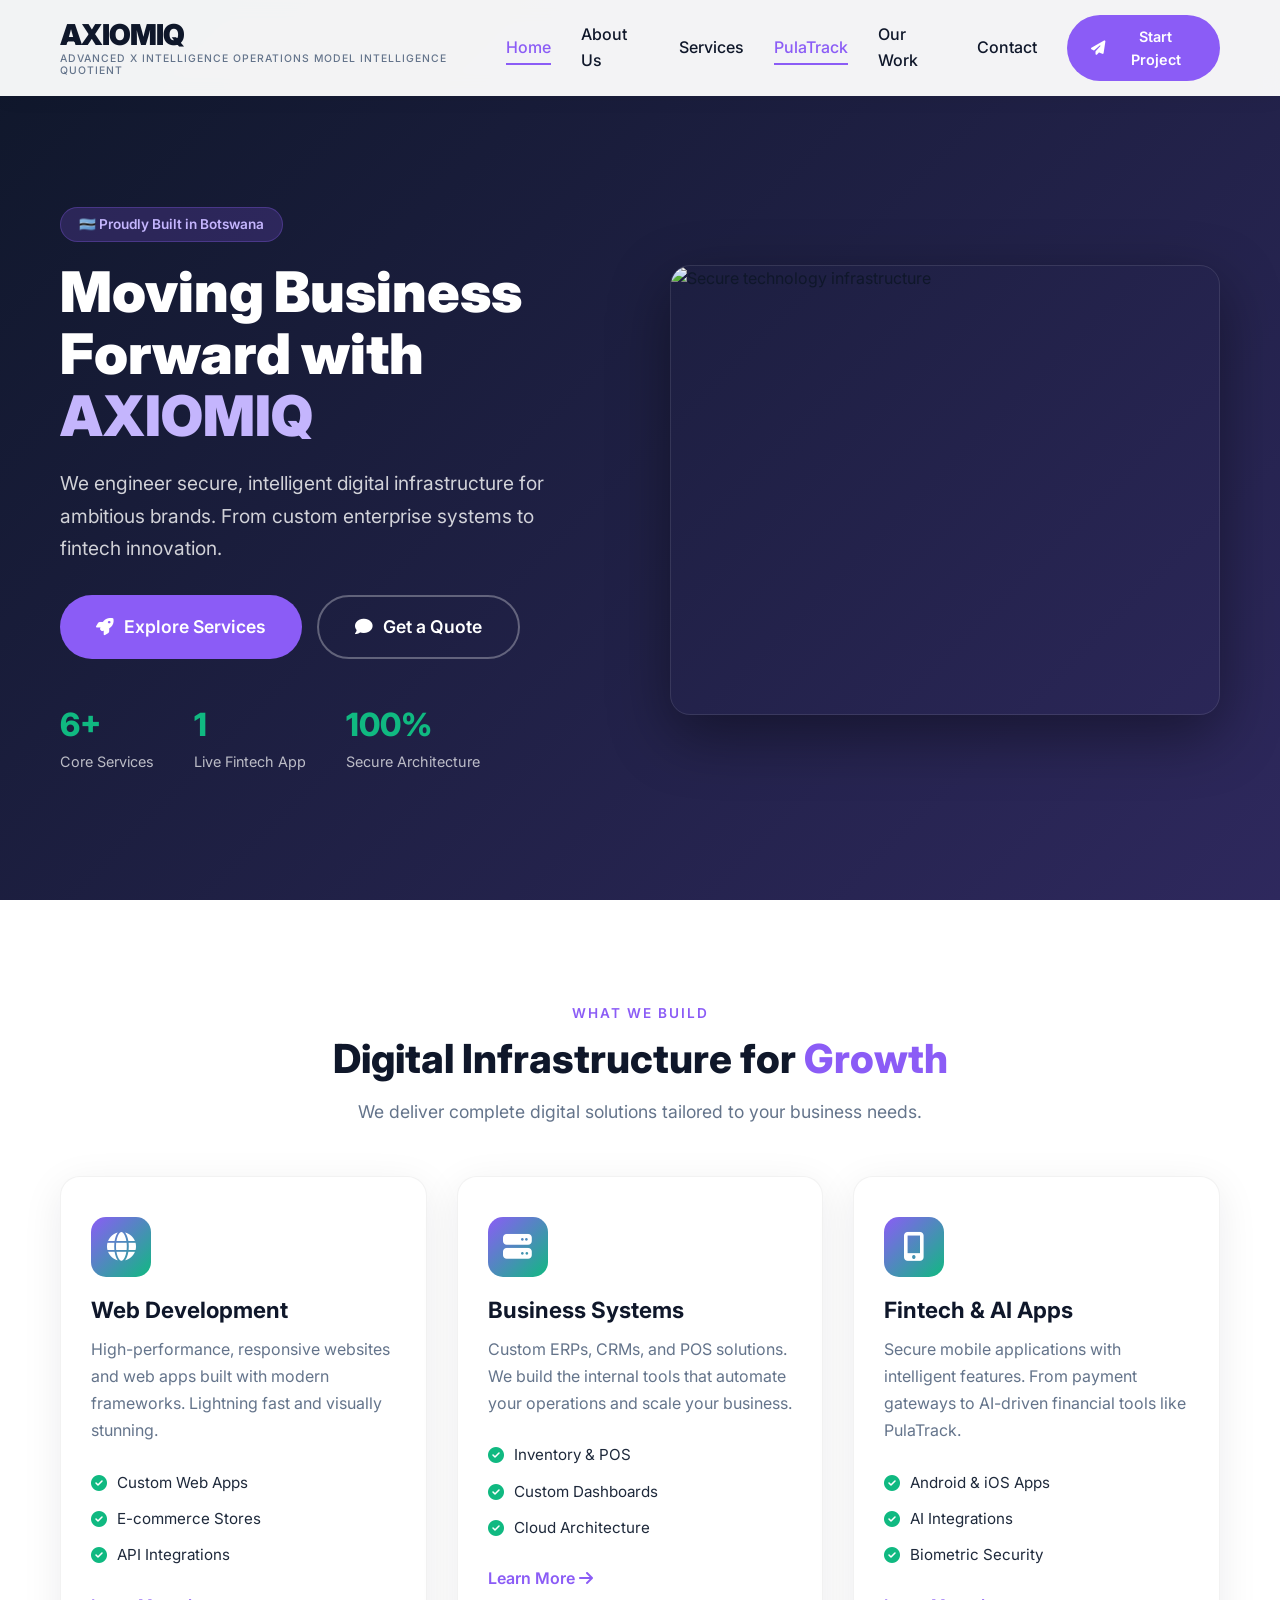
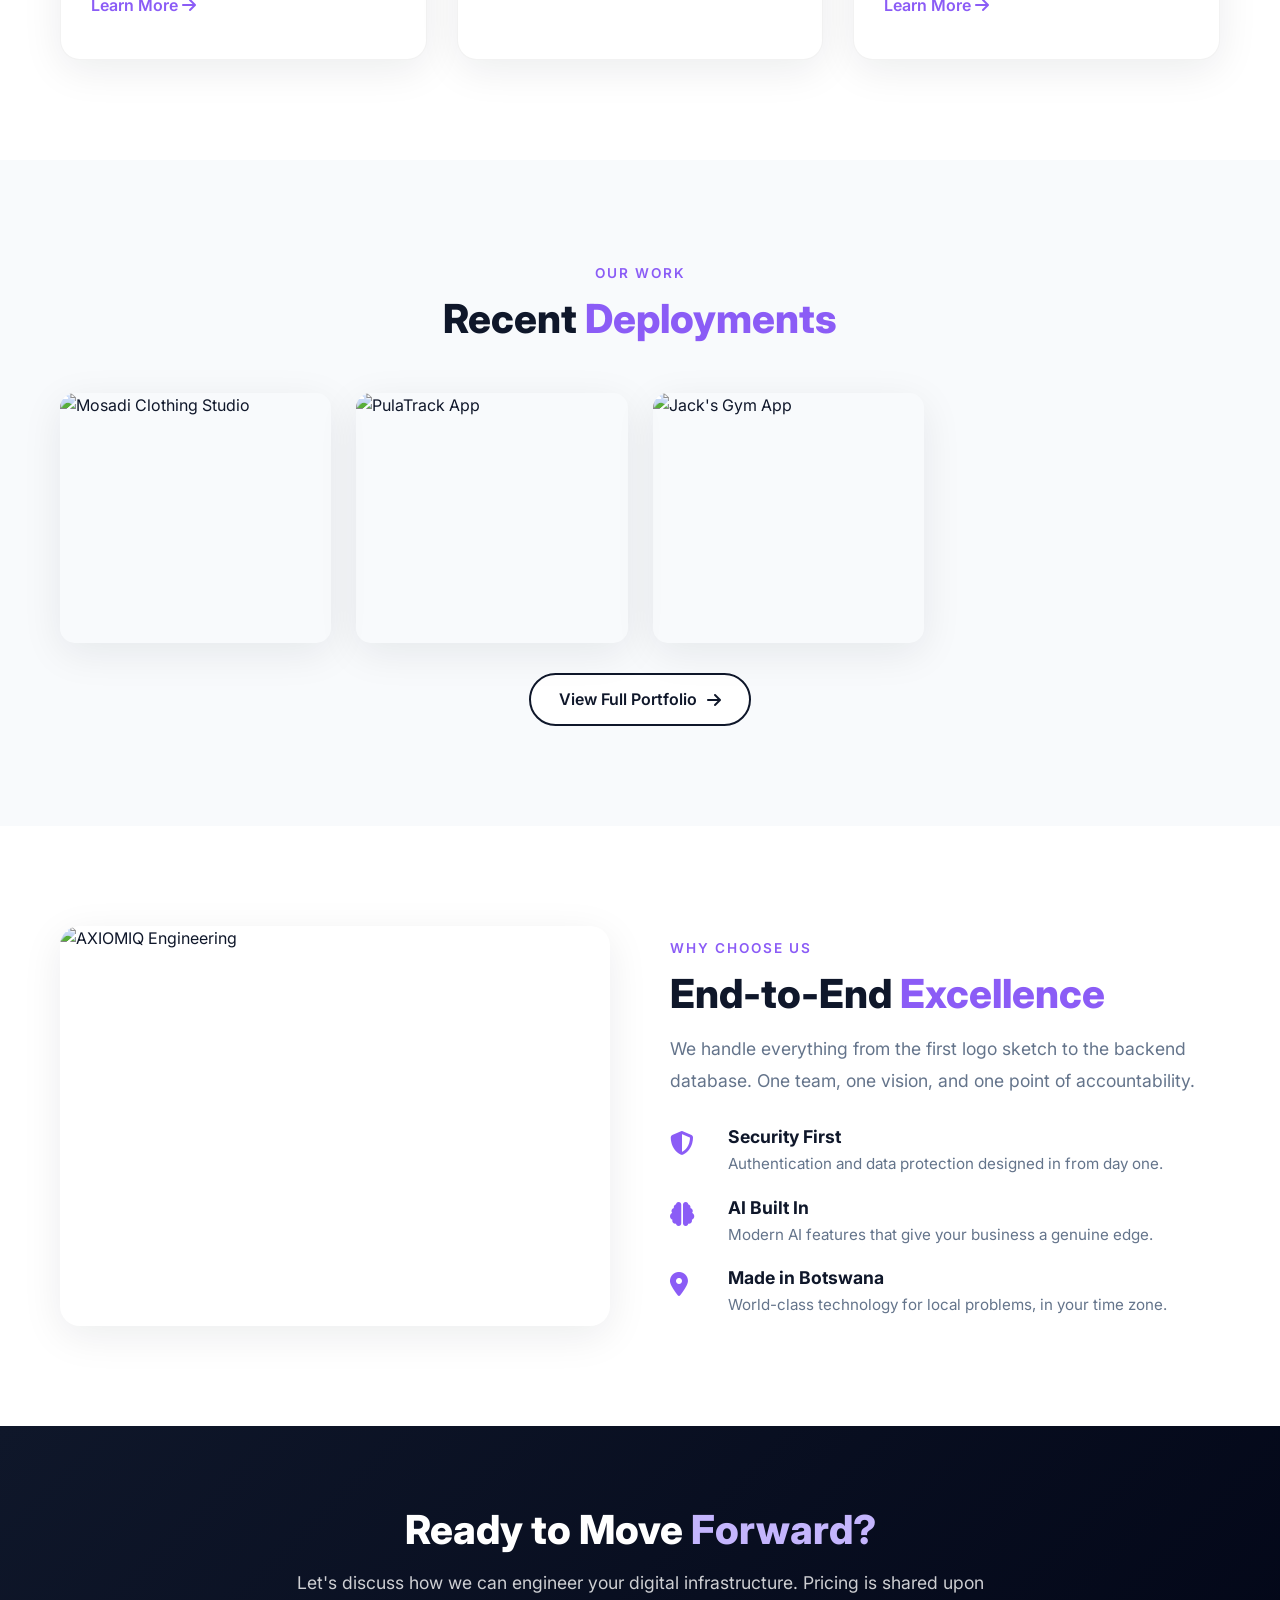
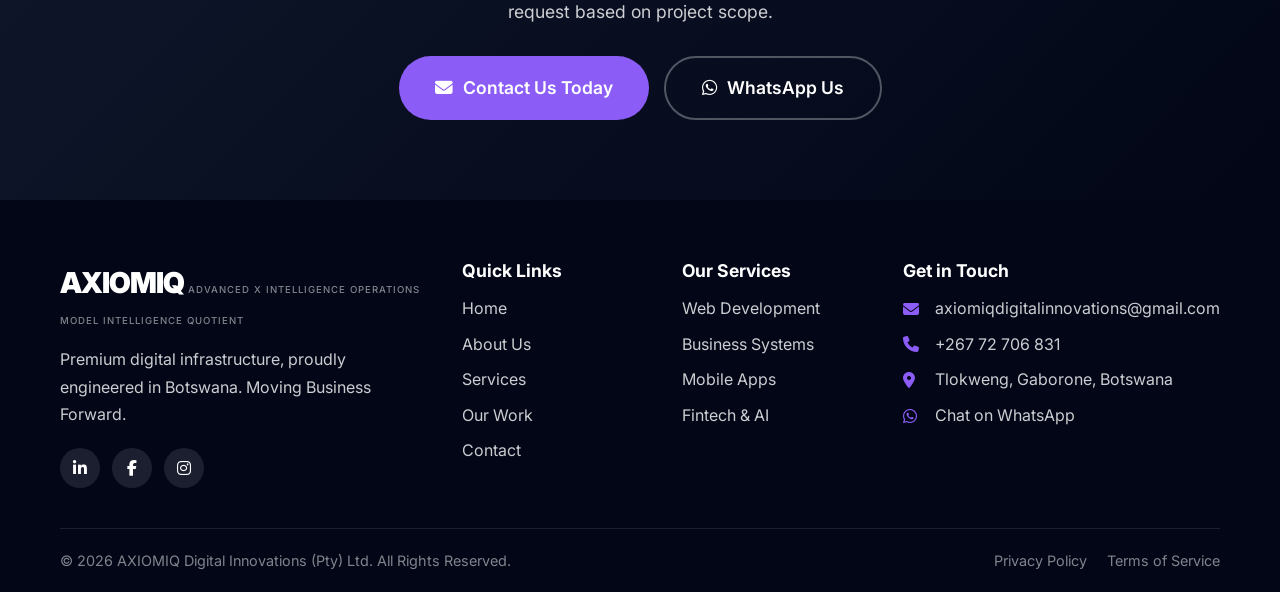
==== commit 38fb9776: "Update index.html" ====
--- a/index.html
+++ b/index.html
@@ -15,7 +15,7 @@
 <body>
 
     <!-- HEADER -->
-    <header class="header">
+     <header class="header">
         <nav class="navbar" role="navigation" aria-label="Main Navigation">
             <div class="nav-container">
                 <div class="logo">
@@ -24,24 +24,19 @@
                         <span class="logo-tagline">Advanced X Intelligence Operations Model Intelligence Quotient</span>
                     </a>
                 </div>
-
                 <ul class="nav-menu" id="navMenu">
-                    <li class="nav-item"><a href="index.html" class="nav-link active">Home</a></li>
+                    <li class="nav-item"><a href="index.html" class="nav-link">Home</a></li>
                     <li class="nav-item"><a href="about.html" class="nav-link">About Us</a></li>
                     <li class="nav-item"><a href="services.html" class="nav-link">Services</a></li>
+                    <li class="nav-item"><a href="pulatrack.html" class="nav-link active">PulaTrack</a></li>
                     <li class="nav-item"><a href="portfolio.html" class="nav-link">Our Work</a></li>
                     <li class="nav-item"><a href="contact.html" class="nav-link">Contact</a></li>
                     <li class="nav-item">
-                        <a href="contact.html" class="btn btn-primary nav-cta">
-                            <i class="fas fa-paper-plane"></i> Start Project
-                        </a>
+                        <a href="contact.html" class="btn btn-primary nav-cta"><i class="fas fa-paper-plane"></i> Start Project</a>
                     </li>
                 </ul>
-
                 <div class="hamburger" id="hamburger" aria-label="Toggle Menu" role="button" tabindex="0">
-                    <span class="bar"></span>
-                    <span class="bar"></span>
-                    <span class="bar"></span>
+                    <span class="bar"></span><span class="bar"></span><span class="bar"></span>
                 </div>
             </div>
         </nav>
--- a/style.css
+++ b/style.css
@@ -1,124 +1,70 @@
 /* =============================================
-   AXIOMIQ - Complete Stylesheet
-   Based on W3Schools Guidelines
+   AXIOMIQ - Premium Light Theme (Violet & Emerald)
    ============================================= */
 
 /* ----- RESET & BASE ----- */
-*,
-*::before,
-*::after {
+*, *::before, *::after {
     margin: 0;
     padding: 0;
     box-sizing: border-box;
 }
 
-html {
-    scroll-behavior: smooth;
-}
+html { scroll-behavior: smooth; }
 
 body {
     font-family: 'Inter', -apple-system, BlinkMacSystemFont, 'Segoe UI', Roboto, sans-serif;
     font-size: 16px;
     line-height: 1.6;
-    color: #1A2B4C;
+    color: #0F172A;
     background-color: #FFFFFF;
     overflow-x: hidden;
 }
 
-a {
-    text-decoration: none;
-    color: inherit;
-}
-
-ul {
-    list-style: none;
-}
-
-img {
-    max-width: 100%;
-    height: auto;
-    display: block;
-}
-
-.container {
-    max-width: 1200px;
-    margin: 0 auto;
-    padding: 0 20px;
-}
-
-/* ----- COLOR VARIABLES ----- */
+a { text-decoration: none; color: inherit; }
+ul { list-style: none; }
+img { max-width: 100%; height: auto; display: block; }
+
+.container { max-width: 1200px; margin: 0 auto; padding: 0 20px; }
+
+/* ----- AXIOMIQ BRAND COLORS ----- */
 :root {
-    --primary: #1A2B4C;
-    --primary-dark: #0F1A30;
-    --secondary: #00A8FF;
-    --secondary-dark: #0088CC;
-    --accent: #4A90E2;
+    --primary: #0F172A;          /* Deep Slate (Instead of Navy) */
+    --primary-dark: #020617;     /* Almost Black */
+    --secondary: #8B5CF6;        /* AXIOMIQ Violet (Instead of Blue) */
+    --secondary-dark: #6D28D9;   /* Darker Violet */
+    --accent: #10B981;           /* Fintech Emerald Green */
     --white: #FFFFFF;
-    --light-gray: #F4F7F9;
-    --gray: #6B7A8F;
-    --dark-gray: #2C3E50;
-    --success: #28A745;
-    --shadow: 0 10px 40px rgba(26, 43, 76, 0.10);
-    --shadow-hover: 0 20px 60px rgba(26, 43, 76, 0.15);
+    --light-gray: #F8FAFC;
+    --gray: #64748B;
+    --dark-gray: #1E293B;
+    --shadow: 0 10px 40px rgba(15, 23, 42, 0.08);
+    --shadow-hover: 0 20px 60px rgba(139, 92, 246, 0.15);
     --transition: all 0.3s ease;
 }
 
 /* ----- TYPOGRAPHY ----- */
-h1, h2, h3, h4, h5, h6 {
-    font-weight: 700;
-    line-height: 1.2;
-    color: var(--primary);
-}
-
-.highlight {
-    color: var(--secondary);
-}
+h1, h2, h3, h4, h5, h6 { font-weight: 700; line-height: 1.2; color: var(--primary); }
+.highlight { color: var(--secondary); }
 
 .section-tag {
-    display: inline-block;
-    font-size: 0.85rem;
-    font-weight: 600;
-    text-transform: uppercase;
-    letter-spacing: 2px;
-    color: var(--secondary);
-    margin-bottom: 10px;
-}
-
-.section-title {
-    font-size: 2.5rem;
-    font-weight: 800;
-    margin-bottom: 15px;
-}
-
-.section-subtitle {
-    font-size: 1.1rem;
-    color: var(--gray);
-    max-width: 600px;
-    margin: 0 auto;
-}
-
-.section-header {
-    text-align: center;
-    margin-bottom: 50px;
-}
-
+    display: inline-block; font-size: 0.85rem; font-weight: 600;
+    text-transform: uppercase; letter-spacing: 2px;
+    color: var(--secondary); margin-bottom: 10px;
+}
+
+.section-title { font-size: 2.5rem; font-weight: 800; margin-bottom: 15px; }
+.section-subtitle { font-size: 1.1rem; color: var(--gray); max-width: 600px; margin: 0 auto; }
+.section-header { text-align: center; margin-bottom: 50px; }
 .text-center { text-align: center; }
 .mt-4 { margin-top: 30px; }
 
 /* ----- BUTTONS ----- */
 .btn {
-    display: inline-flex;
-    align-items: center;
-    gap: 10px;
-    padding: 12px 28px;
-    font-family: 'Inter', sans-serif;
-    font-size: 1rem;
-    font-weight: 600;
-    border: none;
-    border-radius: 50px;
-    cursor: pointer;
-    transition: var(--transition);
-    text-align: center;
+    display: inline-flex; align-items: center; gap: 10px;
+    padding: 12px 28px; font-family: 'Inter', sans-serif;
+    font-size: 1rem; font-weight: 600; border: none;
+    border-radius: 50px; cursor: pointer;
+    transition: var(--transition); text-align: center;
 }
 
 .btn-primary {
@@ -129,7 +75,7 @@
 .btn-primary:hover {
     background-color: var(--secondary-dark);
     transform: translateY(-2px);
-    box-shadow: 0 10px 30px rgba(0, 168, 255, 0.3);
+    box-shadow: 0 10px 30px rgba(139, 92, 246, 0.3);
 }
 
 .btn-secondary {
@@ -142,115 +88,46 @@
     background-color: var(--primary);
     color: var(--white);
     transform: translateY(-2px);
-    box-shadow: 0 10px 30px rgba(26, 43, 76, 0.15);
-}
-
-.btn-large {
-    padding: 16px 36px;
-    font-size: 1.1rem;
-}
+    box-shadow: 0 10px 30px rgba(15, 23, 42, 0.15);
+}
+
+.btn-large { padding: 16px 36px; font-size: 1.1rem; }
 
 /* =============================================
    HEADER / NAVIGATION
    ============================================= */
 .header {
-    position: fixed;
-    top: 0;
-    left: 0;
-    width: 100%;
+    position: fixed; top: 0; left: 0; width: 100%;
     background-color: rgba(255, 255, 255, 0.95);
-    backdrop-filter: blur(10px);
-    z-index: 1000;
-    box-shadow: 0 2px 20px rgba(0, 0, 0, 0.08);
+    backdrop-filter: blur(10px); z-index: 1000;
+    box-shadow: 0 2px 20px rgba(0, 0, 0, 0.05);
     transition: var(--transition);
 }
 
-.header.scrolled {
-    box-shadow: 0 4px 30px rgba(0, 0, 0, 0.12);
-}
-
+.header.scrolled { box-shadow: 0 4px 30px rgba(0, 0, 0, 0.1); }
 .navbar { padding: 15px 0; }
-
-.nav-container {
-    display: flex;
-    justify-content: space-between;
-    align-items: center;
-    max-width: 1200px;
-    margin: 0 auto;
-    padding: 0 20px;
-}
-
-.logo a {
-    display: flex;
-    flex-direction: column;
-    line-height: 1.2;
-}
-
-.logo-text {
-    font-size: 1.8rem;
-    font-weight: 900;
-    color: var(--primary);
-    letter-spacing: -1px;
-}
-
+.nav-container { display: flex; justify-content: space-between; align-items: center; max-width: 1200px; margin: 0 auto; padding: 0 20px; }
+
+.logo a { display: flex; flex-direction: column; line-height: 1.2; }
+.logo-text { font-size: 1.8rem; font-weight: 900; color: var(--primary); letter-spacing: -1px; }
 .logo-text:hover { color: var(--secondary); transition: var(--transition); }
-
-.logo-tagline {
-    font-size: 0.65rem;
-    font-weight: 500;
-    color: var(--gray);
-    letter-spacing: 1px;
-    text-transform: uppercase;
-}
-
-.nav-menu {
-    display: flex;
-    align-items: center;
-    gap: 30px;
-}
-
-.nav-link {
-    font-weight: 500;
-    color: var(--primary);
-    padding: 8px 0;
-    position: relative;
-    transition: var(--transition);
-}
+.logo-tagline { font-size: 0.65rem; font-weight: 500; color: var(--gray); letter-spacing: 1px; text-transform: uppercase; }
+
+.nav-menu { display: flex; align-items: center; gap: 30px; }
+.nav-link { font-weight: 500; color: var(--primary); padding: 8px 0; position: relative; transition: var(--transition); }
 
 .nav-link::after {
-    content: '';
-    position: absolute;
-    bottom: 0;
-    left: 0;
-    width: 0;
-    height: 2px;
-    background-color: var(--secondary);
-    transition: var(--transition);
+    content: ''; position: absolute; bottom: 0; left: 0;
+    width: 0; height: 2px; background-color: var(--secondary); transition: var(--transition);
 }
 
 .nav-link:hover::after, .nav-link.active::after { width: 100%; }
 .nav-link:hover, .nav-link.active { color: var(--secondary); }
-
 .nav-cta { padding: 10px 24px; font-size: 0.9rem; }
 
 /* Hamburger Menu */
-.hamburger {
-    display: none;
-    flex-direction: column;
-    cursor: pointer;
-    gap: 5px;
-    padding: 5px;
-}
-
-.bar {
-    display: block;
-    width: 28px;
-    height: 3px;
-    background-color: var(--primary);
-    border-radius: 3px;
-    transition: var(--transition);
-}
-
+.hamburger { display: none; flex-direction: column; cursor: pointer; gap: 5px; padding: 5px; }
+.bar { display: block; width: 28px; height: 3px; background-color: var(--primary); border-radius: 3px; transition: var(--transition); }
 .hamburger.active .bar:nth-child(1) { transform: translateY(8px) rotate(45deg); }
 .hamburger.active .bar:nth-child(2) { opacity: 0; }
 .hamburger.active .bar:nth-child(3) { transform: translateY(-8px) rotate(-45deg); }
@@ -259,112 +136,70 @@
    HERO SECTION
    ============================================= */
 .hero {
-    position: relative;
-    min-height: 100vh;
-    display: flex;
-    align-items: center;
-    background-color: var(--primary);
-    padding-top: 80px;
-    overflow: hidden;
-}
-
+    position: relative; min-height: 100vh; display: flex; align-items: center;
+    background-color: var(--primary); padding-top: 80px; overflow: hidden;
+}
+
+/* AXIOMIQ Violet Overlay */
 .hero-overlay {
-    position: absolute;
-    top: 0; left: 0; width: 100%; height: 100%;
-    background: linear-gradient(135deg, rgba(26, 43, 76, 0.95) 0%, rgba(0, 168, 255, 0.15) 100%);
+    position: absolute; top: 0; left: 0; width: 100%; height: 100%;
+    background: linear-gradient(135deg, rgba(15, 23, 42, 0.95) 0%, rgba(139, 92, 246, 0.25) 100%);
     z-index: 1;
 }
 
-.hero-content {
-    position: relative; z-index: 2; width: 100%; padding: 60px 0;
-}
-
-.hero-grid {
-    display: grid;
-    grid-template-columns: 1fr 1fr;
-    gap: 60px;
-    align-items: center;
-}
-
+.hero-content { position: relative; z-index: 2; width: 100%; padding: 60px 0; }
+.hero-grid { display: grid; grid-template-columns: 1fr 1fr; gap: 60px; align-items: center; }
 .hero-text { color: var(--white); }
 
 .hero-badge {
-    display: inline-block;
-    background-color: rgba(0, 168, 255, 0.2);
-    color: var(--secondary);
-    padding: 6px 18px;
-    border-radius: 50px;
-    font-size: 0.85rem;
-    font-weight: 600;
-    margin-bottom: 20px;
-    border: 1px solid rgba(0, 168, 255, 0.2);
-}
-
-.hero-title {
-    font-size: 3.5rem;
-    font-weight: 900;
-    color: var(--white);
-    margin-bottom: 20px;
-    line-height: 1.1;
-}
-
-.hero-title .highlight { color: var(--secondary); }
-
-.hero-subtitle {
-    font-size: 1.2rem;
-    color: rgba(255, 255, 255, 0.8);
-    max-width: 500px;
-    margin-bottom: 30px;
-    line-height: 1.7;
-}
+    display: inline-block; background-color: rgba(139, 92, 246, 0.2);
+    color: #C4B5FD; padding: 6px 18px; border-radius: 50px;
+    font-size: 0.85rem; font-weight: 600; margin-bottom: 20px;
+    border: 1px solid rgba(139, 92, 246, 0.3);
+}
+
+.hero-title { font-size: 3.5rem; font-weight: 900; color: var(--white); margin-bottom: 20px; line-height: 1.1; }
+.hero-title .highlight { color: #C4B5FD; } /* Lighter violet for contrast on dark */
+.hero-subtitle { font-size: 1.2rem; color: rgba(255, 255, 255, 0.8); max-width: 500px; margin-bottom: 30px; line-height: 1.7; }
 
 .hero-buttons { display: flex; gap: 15px; flex-wrap: wrap; margin-bottom: 40px; }
-.hero-buttons .btn-primary:hover { background-color: var(--white); color: var(--primary); }
+.hero-buttons .btn-primary:hover { background-color: var(--white); color: var(--secondary-dark); }
 .hero-buttons .btn-secondary { border-color: rgba(255, 255, 255, 0.3); color: var(--white); background: transparent; }
 .hero-buttons .btn-secondary:hover { background-color: var(--white); color: var(--primary); border-color: var(--white); }
 
 .hero-stats { display: flex; gap: 40px; }
 .stat-item { display: flex; flex-direction: column; }
-.stat-number { font-size: 2rem; font-weight: 800; color: var(--secondary); }
+.stat-number { font-size: 2rem; font-weight: 800; color: var(--accent); } /* Emerald for Stats */
 .stat-label { font-size: 0.9rem; color: rgba(255, 255, 255, 0.7); }
 
-.hero-image img {
-    width: 100%; border-radius: 20px; box-shadow: 0 20px 60px rgba(0, 0, 0, 0.3); object-fit: cover; height: 450px;
-}
+.hero-image img { width: 100%; border-radius: 20px; box-shadow: 0 20px 60px rgba(0, 0, 0, 0.4); object-fit: cover; height: 450px; border: 1px solid rgba(255,255,255,0.1); }
 
 /* =============================================
    SERVICES OVERVIEW
    ============================================= */
 .services-overview { padding: 100px 0; background-color: var(--white); }
-
 .services-grid { display: grid; grid-template-columns: repeat(3, 1fr); gap: 30px; }
 
 .service-card {
-    background-color: var(--white);
-    padding: 40px 30px;
-    border-radius: 20px;
-    box-shadow: var(--shadow);
-    transition: var(--transition);
+    background-color: var(--white); padding: 40px 30px; border-radius: 20px;
+    box-shadow: var(--shadow); transition: var(--transition);
     border: 1px solid rgba(0, 0, 0, 0.05);
 }
 
-.service-card:hover { transform: translateY(-10px); box-shadow: var(--shadow-hover); }
+.service-card:hover { transform: translateY(-10px); box-shadow: var(--shadow-hover); border-color: rgba(139, 92, 246, 0.2); }
 
 .service-icon {
-    width: 60px; height: 60px;
-    background: linear-gradient(135deg, var(--secondary), var(--accent));
-    border-radius: 15px;
-    display: flex; align-items: center; justify-content: center; margin-bottom: 20px;
+    width: 60px; height: 60px; background: linear-gradient(135deg, var(--secondary), var(--accent));
+    border-radius: 15px; display: flex; align-items: center; justify-content: center; margin-bottom: 20px;
 }
 
 .service-icon i { font-size: 1.8rem; color: var(--white); }
-
 .service-title { font-size: 1.4rem; font-weight: 700; margin-bottom: 12px; }
 .service-description { color: var(--gray); margin-bottom: 20px; line-height: 1.7; }
 
 .service-features { margin-bottom: 20px; }
 .service-features li { display: flex; align-items: center; gap: 10px; padding: 6px 0; color: var(--dark-gray); font-size: 0.95rem; }
-.service-features li i { color: var(--secondary); font-size: 1rem; }
+.service-features li i { color: var(--accent); font-size: 1rem; } /* Emerald Checks */
 
 .service-link { font-weight: 600; color: var(--secondary); transition: var(--transition); }
 .service-link:hover { color: var(--secondary-dark); }
@@ -377,19 +212,20 @@
 .portfolio-teaser { padding: 100px 0; background-color: var(--light-gray); }
 .portfolio-grid { display: grid; grid-template-columns: repeat(4, 1fr); gap: 25px; }
 
-.portfolio-item { position: relative; border-radius: 15px; overflow: hidden; cursor: pointer; }
+.portfolio-item { position: relative; border-radius: 15px; overflow: hidden; cursor: pointer; box-shadow: var(--shadow); }
 .portfolio-item img { width: 100%; height: 250px; object-fit: cover; transition: var(--transition); }
 .portfolio-item:hover img { transform: scale(1.05); }
 
 .portfolio-overlay {
     position: absolute; bottom: 0; left: 0; right: 0; padding: 20px;
-    background: linear-gradient(transparent, rgba(26, 43, 76, 0.9)); color: var(--white);
+    background: linear-gradient(transparent, rgba(15, 23, 42, 0.95)); color: var(--white);
     transform: translateY(20px); opacity: 0; transition: var(--transition);
 }
 
 .portfolio-item:hover .portfolio-overlay { transform: translateY(0); opacity: 1; }
 .portfolio-overlay h4 { color: var(--white); font-size: 1.1rem; margin-bottom: 5px; }
 .portfolio-overlay p { font-size: 0.9rem; opacity: 0.8; margin-bottom: 10px; }
+
 .portfolio-tag { display: inline-block; background-color: var(--secondary); padding: 3px 12px; border-radius: 50px; font-size: 0.75rem; font-weight: 600; color: var(--white); }
 
 /* =============================================
@@ -400,6 +236,7 @@
 .partnership-image img { border-radius: 20px; box-shadow: var(--shadow); width: 100%; height: 400px; object-fit: cover; }
 .partnership-description { color: var(--gray); font-size: 1.1rem; margin-bottom: 30px; line-height: 1.8; }
 .partnership-features { display: flex; flex-direction: column; gap: 20px; }
+
 .pf-item { display: flex; gap: 18px; align-items: flex-start; }
 .pf-item i { font-size: 1.5rem; color: var(--secondary); margin-top: 5px; width: 40px; flex-shrink: 0; }
 .pf-item h4 { font-size: 1.1rem; margin-bottom: 5px; }
@@ -411,8 +248,9 @@
 .cta-section { padding: 80px 0; background: linear-gradient(135deg, var(--primary), var(--primary-dark)); text-align: center; }
 .cta-content { max-width: 700px; margin: 0 auto; }
 .cta-title { font-size: 2.5rem; font-weight: 800; color: var(--white); margin-bottom: 15px; }
-.cta-title .highlight { color: var(--secondary); }
+.cta-title .highlight { color: #C4B5FD; }
 .cta-description { color: rgba(255, 255, 255, 0.8); font-size: 1.1rem; margin-bottom: 30px; }
+
 .cta-buttons { display: flex; gap: 15px; justify-content: center; flex-wrap: wrap; }
 .cta-buttons .btn-primary { background-color: var(--secondary); color: var(--white); }
 .cta-buttons .btn-primary:hover { background-color: var(--white); color: var(--primary); }
@@ -427,15 +265,18 @@
 .footer-brand .logo-text { color: var(--white); font-size: 1.8rem; }
 .footer-brand .logo-tagline { color: rgba(255, 255, 255, 0.5); font-size: 0.6rem; }
 .footer-description { margin: 15px 0 20px; line-height: 1.7; max-width: 350px; }
+
 .footer-social { display: flex; gap: 12px; }
 .footer-social a { width: 40px; height: 40px; border-radius: 50%; background-color: rgba(255, 255, 255, 0.1); display: flex; align-items: center; justify-content: center; transition: var(--transition); color: var(--white); }
 .footer-social a:hover { background-color: var(--secondary); transform: translateY(-3px); }
+
 .footer-links h4, .footer-contact h4 { color: var(--white); font-size: 1.1rem; margin-bottom: 15px; }
 .footer-links ul li, .footer-contact ul li { margin-bottom: 10px; }
 .footer-links ul li a, .footer-contact ul li a { transition: var(--transition); }
 .footer-links ul li a:hover, .footer-contact ul li a:hover { color: var(--secondary); }
 .footer-contact ul li { display: flex; align-items: center; gap: 12px; }
 .footer-contact ul li i { width: 20px; color: var(--secondary); }
+
 .footer-bottom { display: flex; justify-content: space-between; align-items: center; padding-top: 20px; font-size: 0.9rem; color: rgba(255, 255, 255, 0.5); }
 .footer-bottom-links { display: flex; gap: 20px; }
 .footer-bottom-links a:hover { color: var(--secondary); }
@@ -446,9 +287,9 @@
 .page-hero { padding: 140px 0 80px; background: linear-gradient(135deg, var(--primary), var(--primary-dark)); text-align: center; color: var(--white); }
 .page-hero-content { max-width: 700px; margin: 0 auto; }
 .page-hero-title { font-size: 3rem; font-weight: 900; color: var(--white); margin-bottom: 15px; }
-.page-hero-title .highlight { color: var(--secondary); }
+.page-hero-title .highlight { color: #C4B5FD; }
 .page-hero-subtitle { font-size: 1.2rem; color: rgba(255, 255, 255, 0.8); }
-.page-hero .section-tag { color: var(--secondary); }
+.page-hero .section-tag { color: #C4B5FD; }
 
 /* Founder Section */
 .founders-section { padding: 80px 0; background-color: var(--white); }
@@ -492,7 +333,7 @@
 .service-detail-description { color: var(--gray); line-height: 1.8; margin-bottom: 20px; }
 .service-detail-list { display: grid; grid-template-columns: 1fr 1fr; gap: 8px 20px; margin-bottom: 20px; }
 .service-detail-list li { display: flex; align-items: center; gap: 10px; font-size: 0.95rem; color: var(--dark-gray); }
-.service-detail-list li i { color: var(--secondary); font-size: 1rem; }
+.service-detail-list li i { color: var(--accent); font-size: 1rem; }
 .service-detail-pricing { background-color: var(--light-gray); padding: 15px 25px; border-radius: 12px; display: inline-block; margin-bottom: 20px; }
 .price-label { font-size: 0.85rem; color: var(--gray); }
 .price-amount { font-size: 1.8rem; font-weight: 800; color: var(--primary); margin-left: 10px; }
@@ -506,9 +347,11 @@
 .contact-form .form-group { margin-bottom: 20px; }
 .contact-form label { display: block; font-weight: 600; margin-bottom: 6px; font-size: 0.95rem; }
 .contact-form .required { color: #dc3545; }
+
 .contact-form input, .contact-form select, .contact-form textarea { width: 100%; padding: 12px 16px; border: 2px solid var(--light-gray); border-radius: 10px; font-family: 'Inter', sans-serif; font-size: 1rem; transition: var(--transition); background-color: var(--white); }
-.contact-form input:focus, .contact-form select:focus, .contact-form textarea:focus { border-color: var(--secondary); outline: none; box-shadow: 0 0 0 4px rgba(0, 168, 255, 0.1); }
+.contact-form input:focus, .contact-form select:focus, .contact-form textarea:focus { border-color: var(--secondary); outline: none; box-shadow: 0 0 0 4px rgba(139, 92, 246, 0.1); }
 .contact-form textarea { resize: vertical; }
+
 .contact-info-wrapper { display: flex; flex-direction: column; }
 .contact-info-card { background-color: var(--primary); color: var(--white); padding: 40px; border-radius: 20px; position: sticky; top: 100px; }
 .contact-info-card h3 { color: var(--white); font-size: 1.4rem; margin-bottom: 25px; }
@@ -530,9 +373,7 @@
 .map-title { font-size: 1.4rem; text-align: center; margin-bottom: 20px; }
 .map-container { border-radius: 16px; overflow: hidden; }
 
-/* =============================================
-   PORTFOLIO - GITHUB PROJECT THUMBNAILS
-   ============================================= */
+/* Portfolio Thumbnails */
 .project-thumbnail { width: 100%; height: 250px; display: flex; align-items: center; justify-content: center; position: relative; overflow: hidden; }
 .thumbnail-content { display: flex; flex-direction: column; align-items: center; justify-content: center; z-index: 2; }
 .thumbnail-content i { font-size: 3.5rem; color: white; opacity: 0.9; }
